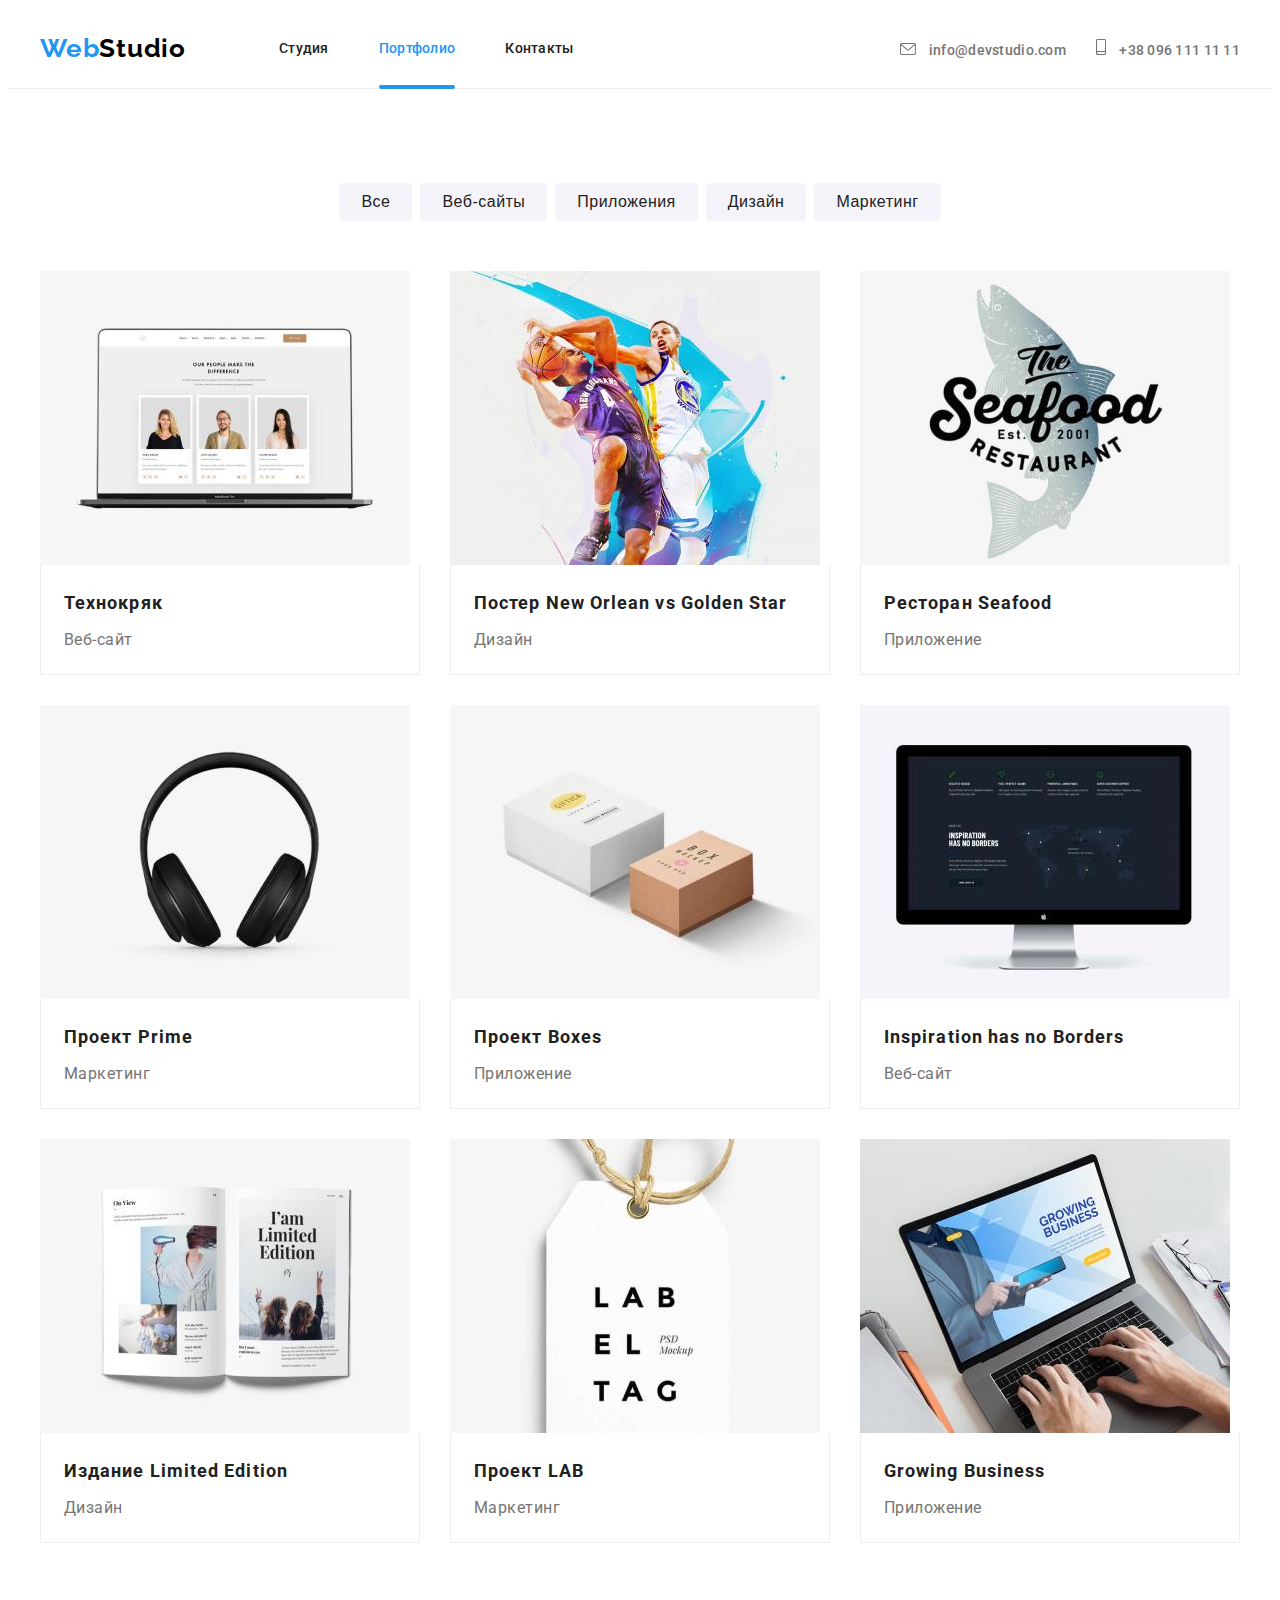
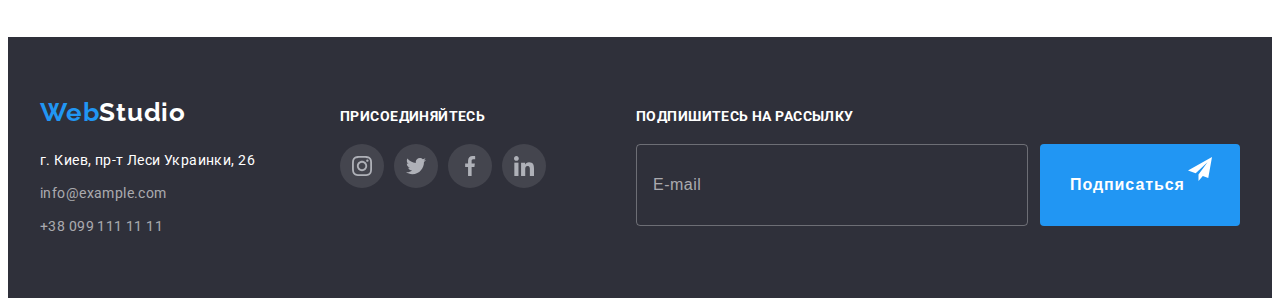
==== portfolio.html @ a4d646db "Copies all files from hw-07 to hw-08" ====
<!DOCTYPE html>
<html lang="ru">
  <head>
    <meta charset="UTF-8" />
    <meta http-equiv="X-UA-Compatible" content="IE=edge" />
    <meta name="viewport" content="width=device-width, initial-scale=1.0" />
    <title>Портфолио</title>
    <link
      rel="stylesheet"
      href="https://cdnjs.cloudflare.com/ajax/libs/modern-normalize/1.0.0/modern-normalize.css"
      integrity="sha512-Zx6MlUMKSVJoQ+83OwhdILe8cSEsCzfqThJd7J/VA2UrK6Ctj85p+xzqfyuNXE5B1k25uUdmJ2OzItbBy9GHAQ=="
      crossorigin="anonymous"
    />
    <link rel="preconnect" href="https://fonts.gstatic.com" />
    <link
      href="https://fonts.googleapis.com/css2?family=Raleway:wght@700&family=Roboto:wght@400;500;700;900&display=swap"
      rel="stylesheet"
    />
    <link
      rel="stylesheet"
      href="https://cdnjs.cloudflare.com/ajax/libs/animate.css/4.1.1/animate.min.css"
    />
    <link rel="stylesheet" href="./CSS/portfolio.min.css" />
  </head>
  <body>
    <!--Шапка страницы-->
    <header class="page-header">
      <div class="container page-header__container">
        <a
          class="logo page-header__logo link animate__swing"
          lang="en"
          href="./index.html"
          >Web<span class="logo__part">Studio</span></a
        >

        <nav class="site-nav">
          <ul class="site-nav__list list">
            <li class="site-nav__item">
              <a class="site-nav__link link" href="./index.html">Студия</a>
            </li>
            <li class="site-nav__item">
              <a
                class="site-nav__link site-nav__link_current link"
                href="./portfolio.html"
                >Портфолио</a
              >
            </li>
            <li class="site-nav__item">
              <a class="site-nav__link link" href="">Контакты</a>
            </li>
          </ul>
        </nav>
        <ul class="contacts list list">
          <li class="contacts__item">
            <a class="contacts__link link" href="mailto:info@devstudio.com">
              <svg class="contacts__icon" width="16" height="12">
                <use href="./images/icons.svg#icon-mail"></use>
              </svg>
              info@devstudio.com</a
            >
          </li>
          <li class="contacts__item">
            <a class="contacts__link link" href="tel:+380961111111">
              <svg class="contacts__icon" width="10" height="16">
                <use href="./images/icons.svg#icon-smartphone"></use>
              </svg>
              +38 096 111 11 11</a
            >
          </li>
        </ul>
      </div>
    </header>

    <main>
      <!-- Портфолио -->
      <section class="portfolio">
        <div class="container">
          <h1 class="visually-hidden">
            Проекты компании <span lang="en">Web Studio</span>
          </h1>
          <ul class="filter list">
            <li class="filter__item">
              <button class="filter__btn" type="button">Все</button>
            </li>
            <li class="filter__item">
              <button class="filter__btn" type="button">Веб-сайты</button>
            </li>
            <li class="filter__item">
              <button class="filter__btn" type="button">Приложения</button>
            </li>
            <li class="filter__item">
              <button class="filter__btn" type="button">Дизайн</button>
            </li>
            <li class="filter__item">
              <button class="filter__btn" type="button">Маркетинг</button>
            </li>
          </ul>

          <ul class="projects list">
            <li class="projects__item">
              <a class="projects__link link" href="">
                <div class="projects__overlay">
                  <img
                    src="./images/portfolio/project-img-1.jpg"
                    alt="Страница сайта на экране ноутбука"
                    width="370"
                    height="294"
                  />
                  <p class="projects__description">
                    Технокряк это современная площадка распространения
                    коронавируса. Компании используют эту платформу для
                    цифрового шпионажа и атак на защищённые сервера конкурентов.
                  </p>
                </div>
                <div class="projects__box">
                  <h2 class="projects__name">Технокряк</h2>
                  <p class="projects__category">Веб-сайт</p>
                </div>
              </a>
            </li>
            <li class="projects__item">
              <a class="projects__link link" href="">
                <div class="projects__overlay">
                  <img
                    src="./images/portfolio/project-img-2.jpg"
                    alt="Два баскетболиста соперничают за мяч"
                    width="370"
                    height="294"
                  />
                  <p class="projects__description">
                    Lorem ipsum dolor sit amet consectetur adipisicing elit.
                    Incidunt id dignissimos ratione corporis atque voluptate
                    quae quidem placeat animi totam.
                  </p>
                </div>

                <div class="projects__box">
                  <h2 class="projects__name">
                    Постер <span lang="en">New Orlean vs Golden Star</span>
                  </h2>
                  <p class="projects__category">Дизайн</p>
                </div>
              </a>
            </li>
            <li class="projects__item">
              <a class="projects__link link" href="">
                <div class="projects__overlay">
                  <img
                    src="./images/portfolio/project-img-3.jpg"
                    alt="Логотип ресторана в виде рыбы"
                    width="370"
                    height="294"
                  />
                  <p class="projects__description">
                    Lorem ipsum dolor sit amet consectetur adipisicing elit.
                    Incidunt id dignissimos ratione corporis atque voluptate
                    quae quidem placeat animi totam.
                  </p>
                </div>
                <div class="projects__box">
                  <h2 class="projects__name">
                    Ресторан <span lang="en">Seafood</span>
                  </h2>
                  <p class="projects__category">Приложение</p>
                </div>
              </a>
            </li>
            <li class="projects__item">
              <a class="projects__link link" href="">
                <div class="projects__overlay">
                  <img
                    src="./images/portfolio/project-img-4.jpg"
                    alt="Наушники для прослушивания музыки"
                    width="370"
                    height="294"
                  />
                  <p class="projects__description">
                    Lorem ipsum dolor sit amet consectetur adipisicing elit.
                    Incidunt id dignissimos ratione corporis atque voluptate
                    quae quidem placeat animi totam.
                  </p>
                </div>

                <div class="projects__box">
                  <h2 class="projects__name">
                    Проект <span lang="en">Prime</span>
                  </h2>
                  <p class="projects__category">Маркетинг</p>
                </div>
              </a>
            </li>
            <li class="projects__item">
              <a class="projects__link link" href="">
                <div class="projects__overlay">
                  <img
                    src="./images/portfolio/project-img-5.jpg"
                    alt="Белая и коричневая коробки"
                    width="370"
                    height="294"
                  />
                  <p class="projects__description">
                    Lorem ipsum dolor sit amet consectetur adipisicing elit.
                    Incidunt id dignissimos ratione corporis atque voluptate
                    quae quidem placeat animi totam.
                  </p>
                </div>

                <div class="projects__box">
                  <h2 class="projects__name">
                    Проект <span lang="en">Boxes</span>
                  </h2>
                  <p class="projects__category">Приложение</p>
                </div>
              </a>
            </li>
            <li class="projects__item">
              <a class="projects__link link" href="">
                <div class="projects__overlay">
                  <img
                    src="./images/portfolio/project-img-6.jpg"
                    alt="Веб-сайт на экране монитора компьютера"
                    width="370"
                    height="294"
                  />
                  <p class="projects__description">
                    Lorem ipsum dolor sit amet consectetur adipisicing elit.
                    Incidunt id dignissimos ratione corporis atque voluptate
                    quae quidem placeat animi totam.
                  </p>
                </div>

                <div class="projects__box">
                  <h2 class="projects__name" lang="en">
                    Inspiration has no Borders
                  </h2>
                  <p class="projects__category">Веб-сайт</p>
                </div>
              </a>
            </li>
            <li class="projects__item">
              <a class="projects__link link" href="">
                <div class="projects__overlay">
                  <img
                    src="./images/portfolio/project-img-7.jpg"
                    alt="Разворот журнала"
                    width="370"
                    height="294"
                  />
                  <p class="projects__description">
                    Lorem ipsum dolor sit amet consectetur adipisicing elit.
                    Incidunt id dignissimos ratione corporis atque voluptate
                    quae quidem placeat animi totam.
                  </p>
                </div>

                <div class="projects__box">
                  <h2 class="projects__name">
                    Издание <span lang="en">Limited Edition</span>
                  </h2>
                  <p class="projects__category">Дизайн</p>
                </div>
              </a>
            </li>
            <li class="projects__item">
              <a class="projects__link link" href="">
                <div class="projects__overlay">
                  <img
                    src="./images/portfolio/project-img-8.jpg"
                    alt="Белая бирка с надписью LAB EL TAG"
                    width="370"
                    height="294"
                  />
                  <p class="projects__description">
                    Lorem ipsum dolor sit amet consectetur adipisicing elit.
                    Incidunt id dignissimos ratione corporis atque voluptate
                    quae quidem placeat animi totam.
                  </p>
                </div>

                <div class="projects__box">
                  <h2 class="projects__name">
                    Проект <span lang="en">LAB</span>
                  </h2>
                  <p class="projects__category">Маркетинг</p>
                </div>
              </a>
            </li>
            <li class="projects__item">
              <a class="projects__link link" href="">
                <div class="projects__overlay">
                  <img
                    src="./images/portfolio/project-img-9.jpg"
                    alt="Руки молодого человека на клавиатуре ноутбука"
                    width="370"
                    height="294"
                  />
                  <p class="projects__description">
                    Lorem ipsum dolor sit amet consectetur adipisicing elit.
                    Incidunt id dignissimos ratione corporis atque voluptate
                    quae quidem placeat animi totam.
                  </p>
                </div>

                <div class="projects__box">
                  <h2 class="projects__name" lang="en">Growing Business</h2>
                  <p class="projects__category">Приложение</p>
                </div>
              </a>
            </li>
          </ul>
        </div>
      </section>
    </main>

    <!--Подвал страницы-->
    <footer class="page-footer">
      <div class="container page-footer__container">
        <div>
          <a
            class="logo page-footer__logo link animate__swing"
            href="./index.html"
            >Web<span class="logo__part logo__part_inverse">Studio</span></a
          >
          <address class="address">
            <p class="address__description">г. Киев, пр-т Леси Украинки, 26</p>
            <ul class="address__list list">
              <li class="address__item">
                <a class="address__link link" href="mailto:info@example.com"
                  >info@example.com</a
                >
              </li>
              <li class="address__item">
                <a class="address__link link" href="tel:+380991111111"
                  >+38 099 111 11 11</a
                >
              </li>
            </ul>
          </address>
        </div>
        <div class="join">
          <strong class="slogan">присоединяйтесь</strong>
          <ul class="social-list list">
            <li class="social-list__item social-list__item_inverse">
              <a class="social-list__link link" href="">
                <svg class="social-list__icon" width="20" height="20">
                  <use href="./images/icons.svg#icon-instagram"></use>
                </svg>
              </a>
            </li>
            <li class="social-list__item social-list__item_inverse">
              <a class="social-list__link link" href="">
                <svg class="social-list__icon" width="20" height="20">
                  <use href="./images/icons.svg#icon-twitter"></use>
                </svg>
              </a>
            </li>
            <li class="social-list__item social-list__item_inverse">
              <a href="" class="social-list__link link">
                <svg class="social-list__icon" width="20" height="20">
                  <use href="./images/icons.svg#icon-facebook"></use>
                </svg>
              </a>
            </li>
            <li class="social-list__item social-list__item_inverse">
              <a href="" class="social-list__link link">
                <svg class="social-list__icon" width="20" height="20">
                  <use href="./images/icons.svg#icon-linkedin"></use>
                </svg>
              </a>
            </li>
          </ul>
        </div>

        <div class="subscription">
          <strong class="slogan">Подпишитесь на рассылку</strong>
          <form class="form">
            <input
              class="form__input"
              type="email"
              name="email-for-subscription"
              placeholder="E-mail"
              required
            />
            <button class="button subscription__button" type="submit">
              Подписаться<svg class="button__icon" width="24" height="24">
                <use href="./images/icons.svg#icon-send"></use>
              </svg>
            </button>
          </form>
        </div>
      </div>
    </footer>
  </body>
</html>
---- CSS/portfolio.min.css ----
:root{--section-pdg: 94px;--primary-gap: 30px;--primary-font: 'Roboto', sans-serif;--secondary-font: 'Raleway', sans-serif;--primary-bgc: #ffffff;--footer-bgc: #2f303a;--secondary-bgc: #f5f4fa;--main-title-color: #212121;--paragraph-color: #757575;--primary-part-logo-color: #2196f3;--header-part-logo-color: #000000;--footer-part-logo-color: #ffffff;--action-color: #2196f3;--hero-btn-action-bgc: #188ce8;--fotter-contacts-color: rgba(255, 255, 255, 0.6);--project-border-color: #eeeeee;--animation-function: cubic-bezier(0.4, 0, 0.2, 1)}body{font-family:var(--primary-font);background-color:var(--primary-bgc)}h1,h2,h3,h4,h5,h6,p{margin:0}img{display:block;max-width:100%;height:auto}.list{list-style:none;margin:0;padding:0}.link{text-decoration:none}.visually-hidden{position:absolute !important;clip:rect(1px 1px 1px 1px);clip:rect(1px 1px 1px 1px);padding:0 !important;border:0 !important;height:1px !important;width:1px !important;overflow:hidden}.container{max-width:1200px;padding-left:15px;padding-right:15px;margin:0 auto}.page-header .container{display:-webkit-box;display:-ms-flexbox;display:flex;-webkit-box-align:center;-ms-flex-align:center;align-items:center}.page-footer .container{display:-webkit-box;display:-ms-flexbox;display:flex;-webkit-box-align:baseline;-ms-flex-align:baseline;align-items:baseline}.social-list{display:-webkit-box;display:-ms-flexbox;display:flex;-webkit-box-pack:center;-ms-flex-pack:center;justify-content:center;-webkit-box-align:center;-ms-flex-align:center;align-items:center}.social-list__item{border-radius:50%}.social-list__item_inverse{background-color:rgba(255,255,255,0.1)}.social-list__item:not(:last-child){margin-right:10px}.social-list__link{width:44px;height:44px;display:-webkit-box;display:-ms-flexbox;display:flex;-webkit-box-pack:center;-ms-flex-pack:center;justify-content:center;-webkit-box-align:center;-ms-flex-align:center;align-items:center;background-color:transparent;border-radius:50%;fill:#afb1b8;color:#ffffff;-webkit-transition:background-color 250ms var(--animation-function),fill 250ms var(--animation-function);transition:background-color 250ms var(--animation-function),fill 250ms var(--animation-function)}.social-list__icon{width:20px;height:20px}.social-list__link:hover,.social-list__link:focus{background-color:var(--action-color);fill:currentColor}.logo{font-family:var(--secondary-font);font-weight:700;font-size:26px;line-height:1.19231;letter-spacing:.03em;color:#2196f3;-webkit-animation-duration:1000ms;animation-duration:1000ms;-webkit-animation-delay:250ms;animation-delay:250ms}.logo__part{color:#000000}.logo__part_inverse{color:#ffffff}.logo:hover{-webkit-animation-iteration-count:infinite;animation-iteration-count:infinite;-webkit-animation-duration:500ms;animation-duration:500ms;-webkit-animation-name:pulse;animation-name:pulse}.page-header .logo{margin-right:93px;padding:24px 0}.page-footer .logo{display:block;padding:0;margin-right:0;margin-bottom:20px}.button{font-weight:700;font-size:16px;line-height:1.875;letter-spacing:.058em;display:inline-block;width:200px;padding:10px 32px;text-align:center;color:#ffffff;background-color:var(--action-color);border:none;border-radius:4px;cursor:pointer;-webkit-transition:background-color 250ms var(--animation-function);transition:background-color 250ms var(--animation-function)}.button:hover,.button:focus{background-color:var(--hero-btn-action-bgc)}.subscription .button{position:relative;padding:10px 61px 10px 30px}.button__icon{position:absolute;top:13px;right:28px}.modal-form .button{display:block;margin:30px auto 0}.filter{display:-webkit-box;display:-ms-flexbox;display:flex;-webkit-box-pack:center;-ms-flex-pack:center;justify-content:center;margin-bottom:50px}.filter__item:not(:last-child){margin-right:8px}.filter__btn{font-weight:500;font-size:16px;line-height:1.625;letter-spacing:.03em;text-align:center;padding:6px 22px;border:none;border-radius:4px;color:var(--main-title-color);background-color:var(--secondary-bgc);cursor:pointer;-webkit-transition:background-color 250ms var(--animation-function),color 250ms var(--animation-function),-webkit-box-shadow 250ms cubic-bezier(0.4, 0, 0.2, 1);transition:background-color 250ms var(--animation-function),color 250ms var(--animation-function),-webkit-box-shadow 250ms cubic-bezier(0.4, 0, 0.2, 1);transition:background-color 250ms var(--animation-function),box-shadow 250ms cubic-bezier(0.4, 0, 0.2, 1),color 250ms var(--animation-function);transition:background-color 250ms var(--animation-function),box-shadow 250ms cubic-bezier(0.4, 0, 0.2, 1),color 250ms var(--animation-function),-webkit-box-shadow 250ms cubic-bezier(0.4, 0, 0.2, 1)}.filter__btn:hover,.filter__btn:focus{color:#ffffff;background-color:var(--action-color);-webkit-box-shadow:0px 3px 1px rgba(0,0,0,0.1),0px 1px 2px rgba(0,0,0,0.08),0px 2px 2px rgba(0,0,0,0.12);box-shadow:0px 3px 1px rgba(0,0,0,0.1),0px 1px 2px rgba(0,0,0,0.08),0px 2px 2px rgba(0,0,0,0.12)}.projects{display:-webkit-box;display:-ms-flexbox;display:flex;-ms-flex-wrap:wrap;flex-wrap:wrap;-webkit-box-pack:center;-ms-flex-pack:center;justify-content:center;margin-top:calc(-1 * (var(--primary-gap)));margin-left:calc(-1 * (var(--primary-gap)))}.projects__name{font-weight:700;font-size:18px;line-height:2;letter-spacing:.06em;color:var(--main-title-color);margin-bottom:4px}.projects__category{font-weight:400;font-size:16px;line-height:1.875;letter-spacing:.03em;color:var(--paragraph-color)}.projects__link{display:block}.projects__item{margin-top:var(--primary-gap);margin-left:var(--primary-gap);-ms-flex-preferred-size:calc(100% / 3 - var(--primary-gap));flex-basis:calc(100% / 3 - var(--primary-gap));-webkit-transition:-webkit-box-shadow 250ms var(--animation-function);transition:-webkit-box-shadow 250ms var(--animation-function);transition:box-shadow 250ms var(--animation-function);transition:box-shadow 250ms var(--animation-function), -webkit-box-shadow 250ms var(--animation-function)}.projects__item:hover{-webkit-box-shadow:0px 1px 1px rgba(0,0,0,0.12),0px 4px 4px rgba(0,0,0,0.06),1px 4px 6px rgba(0,0,0,0.16);box-shadow:0px 1px 1px rgba(0,0,0,0.12),0px 4px 4px rgba(0,0,0,0.06),1px 4px 6px rgba(0,0,0,0.16)}.projects__item .link:focus{-webkit-box-shadow:0px 1px 1px rgba(0,0,0,0.12),0px 4px 4px rgba(0,0,0,0.06),1px 4px 6px rgba(0,0,0,0.16);box-shadow:0px 1px 1px rgba(0,0,0,0.12),0px 4px 4px rgba(0,0,0,0.06),1px 4px 6px rgba(0,0,0,0.16)}.projects__box{padding:20px 23px 19px;border:1px solid var(--project-border-color);border-top:none}.projects__overlay{position:relative;overflow:hidden}.projects__description{font-weight:400;font-size:18px;line-height:1.55556;letter-spacing:.03em;position:absolute;bottom:0;width:100%;height:100%;padding:63px 24px;color:#ffffff;background-color:rgba(33,150,243,0.9);-webkit-transform:translateY(100%);transform:translateY(100%);-webkit-transition:-webkit-transform 250ms var(--animation-function);transition:-webkit-transform 250ms var(--animation-function);transition:transform 250ms var(--animation-function);transition:transform 250ms var(--animation-function), -webkit-transform 250ms var(--animation-function)}.projects__item:hover .projects__description,.projects__link:focus .projects__description{-webkit-transform:translateY(0%);transform:translateY(0%)}.page-header{border-bottom:1px solid #ececec}.page-header .link{display:block}.site-nav__list{display:-webkit-box;display:-ms-flexbox;display:flex}.site-nav__item:not(:last-child){margin-right:50px}.site-nav__link{padding:32px 0;font-weight:500;font-size:14px;line-height:1.14286;letter-spacing:.02em;color:var(--main-title-color);-webkit-transition:color 250ms var(--animation-function);transition:color 250ms var(--animation-function)}.site-nav__link_current{position:relative;color:var(--action-color)}.site-nav__link_current::after{position:absolute;bottom:-1px;content:'';display:block;height:4px;width:100%;border-radius:2px;background-color:var(--primary-part-logo-color)}.site-nav__link:hover,.site-nav__link:focus{color:var(--action-color)}.contacts{display:-webkit-box;display:-ms-flexbox;display:flex;margin-left:auto;-webkit-box-align:baseline;-ms-flex-align:baseline;align-items:baseline}.contacts__item:not(:first-child){margin-left:30px}.contacts__link{font-weight:500;font-size:14px;line-height:1.14286;letter-spacing:.02em;color:var(--paragraph-color);-webkit-transition:color 250ms var(--animation-function);transition:color 250ms var(--animation-function)}.contacts__link:hover,.contacts__link:focus{color:var(--action-color)}.contacts__icon{fill:currentColor;margin-right:10px}.portfolio{padding:var(--section-pdg) 0}.page-footer{background-color:var(--footer-bgc);padding:60px 0}.address{font-weight:400;font-size:14px;line-height:1.71429;letter-spacing:.03em;font-style:normal;color:#ffffff}.address__description,.address__item:not(:last-child){margin-bottom:9px}.address__link{color:rgba(255,255,255,0.6)}.join{margin-left:85px}.slogan{display:inline-block;margin-bottom:20px;font-weight:700;font-size:14px;line-height:1.14286;letter-spacing:.03em;text-transform:uppercase;color:#ffffff}.subscription{margin-left:auto}.form{display:-webkit-box;display:-ms-flexbox;display:flex}.form__input{width:358px;height:50px;display:block;margin-right:12px;padding:15px 16px;font-weight:400;font-size:16px;line-height:1.25;letter-spacing:.08em;background-color:transparent;color:#ffffff;border-radius:4px;border:1px solid rgba(255,255,255,0.3)}.form__input::-webkit-input-placeholder{font-weight:400;font-size:16px;line-height:1.25;letter-spacing:.03em;color:rgba(255,255,255,0.6)}.form__input:-ms-input-placeholder{font-weight:400;font-size:16px;line-height:1.25;letter-spacing:.03em;color:rgba(255,255,255,0.6)}.form__input::-ms-input-placeholder{font-weight:400;font-size:16px;line-height:1.25;letter-spacing:.03em;color:rgba(255,255,255,0.6)}.form__input::placeholder{font-weight:400;font-size:16px;line-height:1.25;letter-spacing:.03em;color:rgba(255,255,255,0.6)}
/*# sourceMappingURL=portfolio.min.css.map */
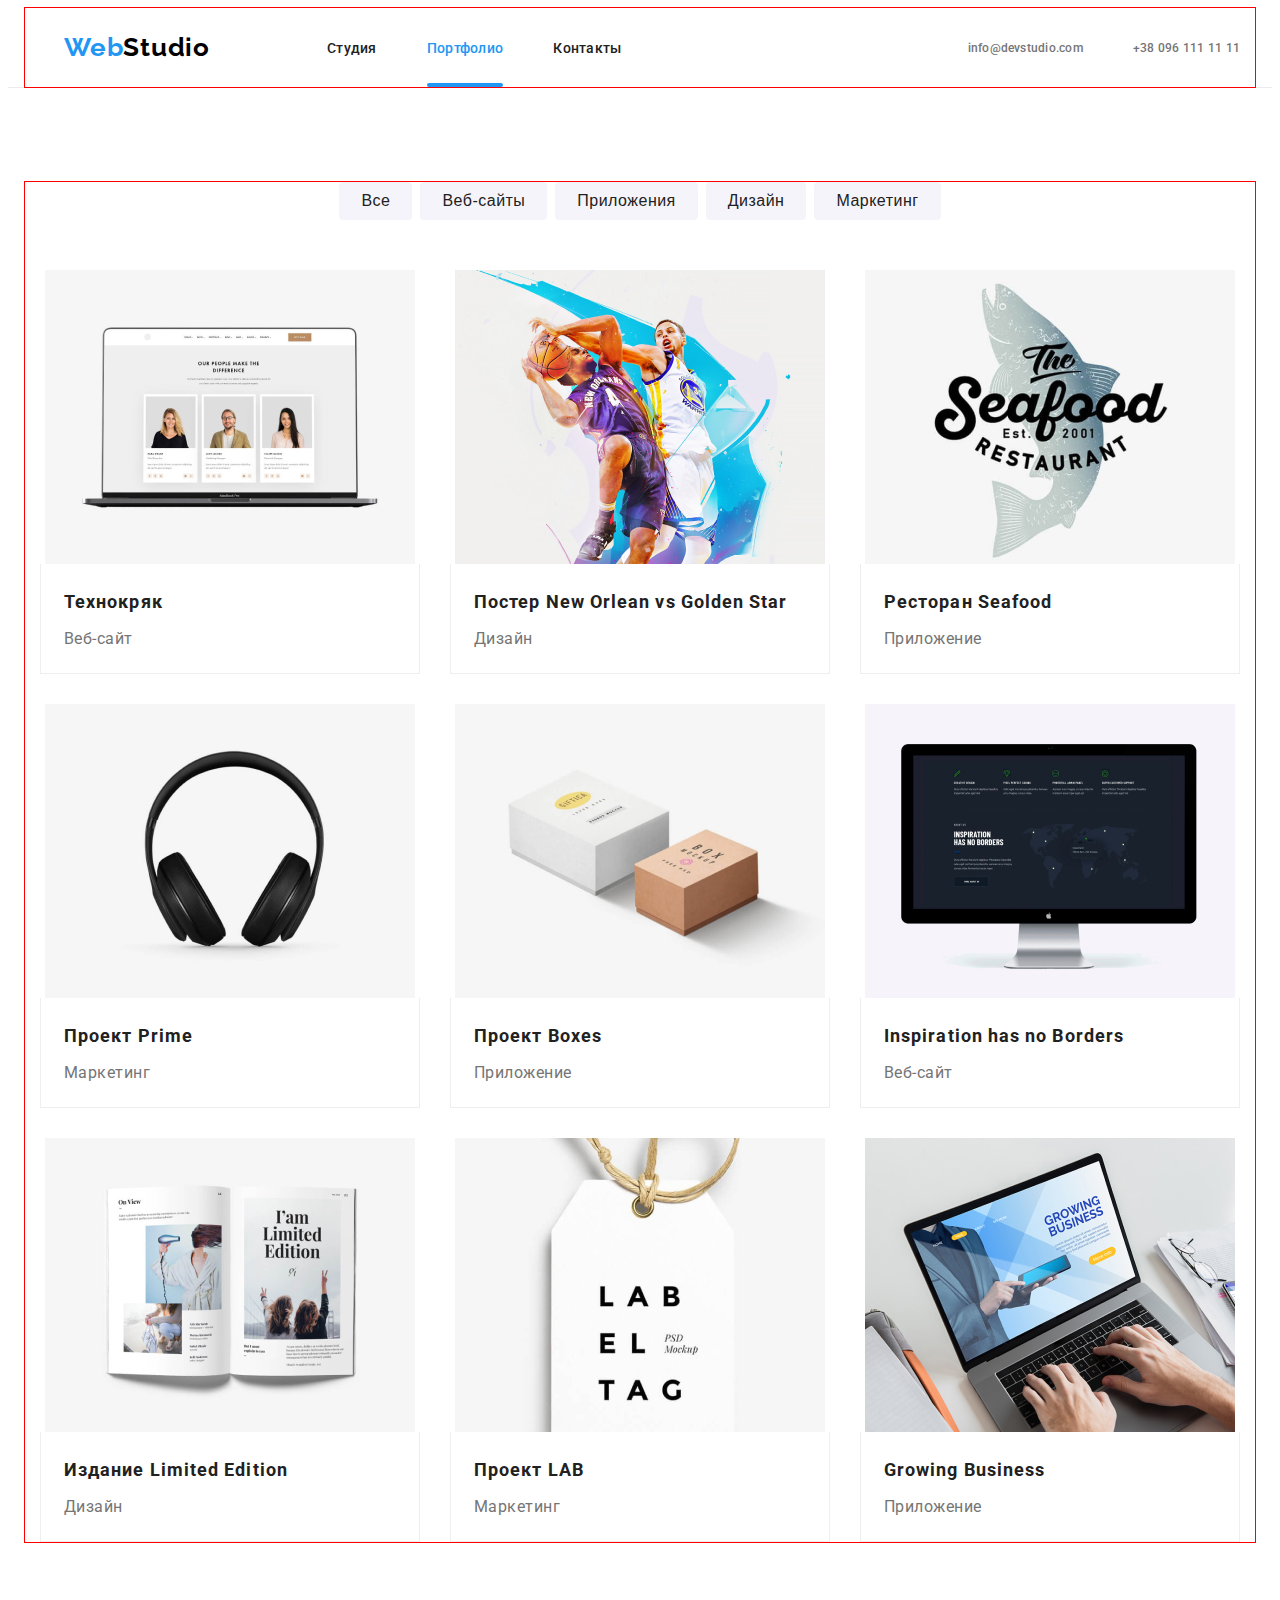
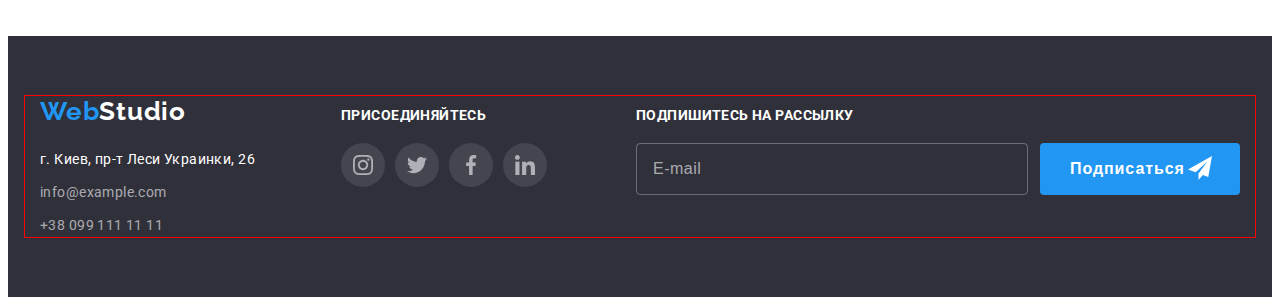
==== commit 4ee47216: "adds adaptive site for mobile and tablet and desktop" ====
--- a/portfolio.html
+++ b/portfolio.html
@@ -101,10 +101,18 @@
               <a class="projects__link link" href="">
                 <div class="projects__overlay">
                   <img
-                    src="./images/portfolio/project-img-1.jpg"
+                    class="projects__img"
+                    srcset="
+                      ./images/portfolio/project-img1-354.jpg 354w,
+                      ./images/portfolio/project-img1-370.jpg 370w,
+                      ./images/portfolio/project-img1-450.jpg 450w,
+                      ./images/portfolio/project-img1-708.jpg 708w,
+                      ./images/portfolio/project-img1-740.jpg 740w,
+                      ./images/portfolio/project-img1-900.jpg 900w
+                    "
+                    sizes="(min-width: 1200px) 370px, (min-width: 768px) 354px, (min-width: 480px) 450px"
+                    src="./images/portfolio/project-img1-354.jpg"
                     alt="Страница сайта на экране ноутбука"
-                    width="370"
-                    height="294"
                   />
                   <p class="projects__description">
                     Технокряк это современная площадка распространения
@@ -122,10 +130,18 @@
               <a class="projects__link link" href="">
                 <div class="projects__overlay">
                   <img
-                    src="./images/portfolio/project-img-2.jpg"
+                    class="projects__img"
+                    srcset="
+                      ./images/portfolio/project-img2-354.jpg 354w,
+                      ./images/portfolio/project-img2-370.jpg 370w,
+                      ./images/portfolio/project-img2-450.jpg 450w,
+                      ./images/portfolio/project-img2-708.jpg 708w,
+                      ./images/portfolio/project-img2-740.jpg 740w,
+                      ./images/portfolio/project-img2-900.jpg 900w
+                    "
+                    sizes="(min-width: 1200px) 370px, (min-width: 768px) 354px, (min-width: 480px) 450px"
+                    src="./images/portfolio/project-img2-354.jpg"
                     alt="Два баскетболиста соперничают за мяч"
-                    width="370"
-                    height="294"
                   />
                   <p class="projects__description">
                     Lorem ipsum dolor sit amet consectetur adipisicing elit.
@@ -146,10 +162,18 @@
               <a class="projects__link link" href="">
                 <div class="projects__overlay">
                   <img
-                    src="./images/portfolio/project-img-3.jpg"
+                    class="projects__img"
+                    srcset="
+                      ./images/portfolio/project-img3-354.jpg 354w,
+                      ./images/portfolio/project-img3-370.jpg 370w,
+                      ./images/portfolio/project-img3-450.jpg 450w,
+                      ./images/portfolio/project-img3-708.jpg 708w,
+                      ./images/portfolio/project-img3-740.jpg 740w,
+                      ./images/portfolio/project-img3-900.jpg 900w
+                    "
+                    sizes="(min-width: 1200px) 370px, (min-width: 768px) 354px, (min-width: 480px) 450px"
+                    src="./images/portfolio/project-img3-354.jpg"
                     alt="Логотип ресторана в виде рыбы"
-                    width="370"
-                    height="294"
                   />
                   <p class="projects__description">
                     Lorem ipsum dolor sit amet consectetur adipisicing elit.
@@ -169,10 +193,18 @@
               <a class="projects__link link" href="">
                 <div class="projects__overlay">
                   <img
-                    src="./images/portfolio/project-img-4.jpg"
+                    class="projects__img"
+                    srcset="
+                      ./images/portfolio/project-img4-354.jpg 354w,
+                      ./images/portfolio/project-img4-370.jpg 370w,
+                      ./images/portfolio/project-img4-450.jpg 450w,
+                      ./images/portfolio/project-img4-708.jpg 708w,
+                      ./images/portfolio/project-img4-740.jpg 740w,
+                      ./images/portfolio/project-img4-900.jpg 900w
+                    "
+                    sizes="(min-width: 1200px) 370px, (min-width: 768px) 354px, (min-width: 480px) 450px"
+                    src="./images/portfolio/project-img4-354.jpg"
                     alt="Наушники для прослушивания музыки"
-                    width="370"
-                    height="294"
                   />
                   <p class="projects__description">
                     Lorem ipsum dolor sit amet consectetur adipisicing elit.
@@ -193,10 +225,18 @@
               <a class="projects__link link" href="">
                 <div class="projects__overlay">
                   <img
-                    src="./images/portfolio/project-img-5.jpg"
+                    class="projects__img"
+                    srcset="
+                      ./images/portfolio/project-img5-354.jpg 354w,
+                      ./images/portfolio/project-img5-370.jpg 370w,
+                      ./images/portfolio/project-img5-450.jpg 450w,
+                      ./images/portfolio/project-img5-708.jpg 708w,
+                      ./images/portfolio/project-img5-740.jpg 740w,
+                      ./images/portfolio/project-img5-900.jpg 900w
+                    "
+                    sizes="(min-width: 1200px) 370px, (min-width: 768px) 354px, (min-width: 480px) 450px"
+                    src="./images/portfolio/project-img5-354.jpg"
                     alt="Белая и коричневая коробки"
-                    width="370"
-                    height="294"
                   />
                   <p class="projects__description">
                     Lorem ipsum dolor sit amet consectetur adipisicing elit.
@@ -217,10 +257,18 @@
               <a class="projects__link link" href="">
                 <div class="projects__overlay">
                   <img
-                    src="./images/portfolio/project-img-6.jpg"
+                    class="projects__img"
+                    srcset="
+                      ./images/portfolio/project-img6-354.jpg 354w,
+                      ./images/portfolio/project-img6-370.jpg 370w,
+                      ./images/portfolio/project-img6-450.jpg 450w,
+                      ./images/portfolio/project-img6-708.jpg 708w,
+                      ./images/portfolio/project-img6-740.jpg 740w,
+                      ./images/portfolio/project-img6-900.jpg 900w
+                    "
+                    sizes="(min-width: 1200px) 370px, (min-width: 768px) 354px, (min-width: 480px) 450px"
+                    src="./images/portfolio/project-img6-354.jpg"
                     alt="Веб-сайт на экране монитора компьютера"
-                    width="370"
-                    height="294"
                   />
                   <p class="projects__description">
                     Lorem ipsum dolor sit amet consectetur adipisicing elit.
@@ -241,10 +289,18 @@
               <a class="projects__link link" href="">
                 <div class="projects__overlay">
                   <img
-                    src="./images/portfolio/project-img-7.jpg"
+                    class="projects__img"
+                    srcset="
+                      ./images/portfolio/project-img7-354.jpg 354w,
+                      ./images/portfolio/project-img7-370.jpg 370w,
+                      ./images/portfolio/project-img7-450.jpg 450w,
+                      ./images/portfolio/project-img7-708.jpg 708w,
+                      ./images/portfolio/project-img7-740.jpg 740w,
+                      ./images/portfolio/project-img7-900.jpg 900w
+                    "
+                    sizes="(min-width: 1200px) 370px, (min-width: 768px) 354px, (min-width: 480px) 450px"
+                    src="./images/portfolio/project-img7-354.jpg"
                     alt="Разворот журнала"
-                    width="370"
-                    height="294"
                   />
                   <p class="projects__description">
                     Lorem ipsum dolor sit amet consectetur adipisicing elit.
@@ -265,10 +321,18 @@
               <a class="projects__link link" href="">
                 <div class="projects__overlay">
                   <img
-                    src="./images/portfolio/project-img-8.jpg"
+                    class="projects__img"
+                    srcset="
+                      ./images/portfolio/project-img8-354.jpg 354w,
+                      ./images/portfolio/project-img8-370.jpg 370w,
+                      ./images/portfolio/project-img8-450.jpg 450w,
+                      ./images/portfolio/project-img8-708.jpg 708w,
+                      ./images/portfolio/project-img8-740.jpg 740w,
+                      ./images/portfolio/project-img8-900.jpg 900w
+                    "
+                    sizes="(min-width: 1200px) 370px, (min-width: 768px) 354px, (min-width: 480px) 450px"
+                    src="./images/portfolio/project-img8-354.jpg"
                     alt="Белая бирка с надписью LAB EL TAG"
-                    width="370"
-                    height="294"
                   />
                   <p class="projects__description">
                     Lorem ipsum dolor sit amet consectetur adipisicing elit.
@@ -289,10 +353,18 @@
               <a class="projects__link link" href="">
                 <div class="projects__overlay">
                   <img
-                    src="./images/portfolio/project-img-9.jpg"
+                    class="projects__img"
+                    srcset="
+                      ./images/portfolio/project-img9-354.jpg 354w,
+                      ./images/portfolio/project-img9-370.jpg 370w,
+                      ./images/portfolio/project-img9-450.jpg 450w,
+                      ./images/portfolio/project-img9-708.jpg 708w,
+                      ./images/portfolio/project-img9-740.jpg 740w,
+                      ./images/portfolio/project-img9-900.jpg 900w
+                    "
+                    sizes="(min-width: 1200px) 370px, (min-width: 768px) 354px, (min-width: 480px) 450px"
+                    src="./images/portfolio/project-img9-354.jpg"
                     alt="Руки молодого человека на клавиатуре ноутбука"
-                    width="370"
-                    height="294"
                   />
                   <p class="projects__description">
                     Lorem ipsum dolor sit amet consectetur adipisicing elit.
@@ -315,60 +387,64 @@
     <!--Подвал страницы-->
     <footer class="page-footer">
       <div class="container page-footer__container">
-        <div>
-          <a
-            class="logo page-footer__logo link animate__swing"
-            href="./index.html"
-            >Web<span class="logo__part logo__part_inverse">Studio</span></a
-          >
-          <address class="address">
-            <p class="address__description">г. Киев, пр-т Леси Украинки, 26</p>
-            <ul class="address__list list">
-              <li class="address__item">
-                <a class="address__link link" href="mailto:info@example.com"
-                  >info@example.com</a
-                >
+        <div class="page-footer__tablet-flexbox">
+          <div>
+            <a
+              class="logo page-footer__logo link animate__swing"
+              href="./index.html"
+              >Web<span class="logo__part logo__part_inverse">Studio</span></a
+            >
+            <address class="address">
+              <p class="address__description">
+                г. Киев, пр-т Леси Украинки, 26
+              </p>
+              <ul class="address__list list">
+                <li class="address__item">
+                  <a class="address__link link" href="mailto:info@example.com"
+                    >info@example.com</a
+                  >
+                </li>
+                <li class="address__item">
+                  <a class="address__link link" href="tel:+380991111111"
+                    >+38 099 111 11 11</a
+                  >
+                </li>
+              </ul>
+            </address>
+          </div>
+          <div class="join">
+            <strong class="slogan">присоединяйтесь</strong>
+            <ul class="social-list page-footer__social-list list">
+              <li class="social-list__item social-list__item_inverse">
+                <a class="social-list__link link" href="">
+                  <svg class="social-list__icon" width="20" height="20">
+                    <use href="./images/icons.svg#icon-instagram"></use>
+                  </svg>
+                </a>
               </li>
-              <li class="address__item">
-                <a class="address__link link" href="tel:+380991111111"
-                  >+38 099 111 11 11</a
-                >
+              <li class="social-list__item social-list__item_inverse">
+                <a class="social-list__link link" href="">
+                  <svg class="social-list__icon" width="20" height="20">
+                    <use href="./images/icons.svg#icon-twitter"></use>
+                  </svg>
+                </a>
+              </li>
+              <li class="social-list__item social-list__item_inverse">
+                <a href="" class="social-list__link link">
+                  <svg class="social-list__icon" width="20" height="20">
+                    <use href="./images/icons.svg#icon-facebook"></use>
+                  </svg>
+                </a>
+              </li>
+              <li class="social-list__item social-list__item_inverse">
+                <a href="" class="social-list__link link">
+                  <svg class="social-list__icon" width="20" height="20">
+                    <use href="./images/icons.svg#icon-linkedin"></use>
+                  </svg>
+                </a>
               </li>
             </ul>
-          </address>
-        </div>
-        <div class="join">
-          <strong class="slogan">присоединяйтесь</strong>
-          <ul class="social-list list">
-            <li class="social-list__item social-list__item_inverse">
-              <a class="social-list__link link" href="">
-                <svg class="social-list__icon" width="20" height="20">
-                  <use href="./images/icons.svg#icon-instagram"></use>
-                </svg>
-              </a>
-            </li>
-            <li class="social-list__item social-list__item_inverse">
-              <a class="social-list__link link" href="">
-                <svg class="social-list__icon" width="20" height="20">
-                  <use href="./images/icons.svg#icon-twitter"></use>
-                </svg>
-              </a>
-            </li>
-            <li class="social-list__item social-list__item_inverse">
-              <a href="" class="social-list__link link">
-                <svg class="social-list__icon" width="20" height="20">
-                  <use href="./images/icons.svg#icon-facebook"></use>
-                </svg>
-              </a>
-            </li>
-            <li class="social-list__item social-list__item_inverse">
-              <a href="" class="social-list__link link">
-                <svg class="social-list__icon" width="20" height="20">
-                  <use href="./images/icons.svg#icon-linkedin"></use>
-                </svg>
-              </a>
-            </li>
-          </ul>
+          </div>
         </div>
 
         <div class="subscription">
--- a/CSS/portfolio.min.css
+++ b/CSS/portfolio.min.css
@@ -1,2 +1,2 @@
-:root{--section-pdg: 94px;--primary-gap: 30px;--primary-font: 'Roboto', sans-serif;--secondary-font: 'Raleway', sans-serif;--primary-bgc: #ffffff;--footer-bgc: #2f303a;--secondary-bgc: #f5f4fa;--main-title-color: #212121;--paragraph-color: #757575;--primary-part-logo-color: #2196f3;--header-part-logo-color: #000000;--footer-part-logo-color: #ffffff;--action-color: #2196f3;--hero-btn-action-bgc: #188ce8;--fotter-contacts-color: rgba(255, 255, 255, 0.6);--project-border-color: #eeeeee;--animation-function: cubic-bezier(0.4, 0, 0.2, 1)}body{font-family:var(--primary-font);background-color:var(--primary-bgc)}h1,h2,h3,h4,h5,h6,p{margin:0}img{display:block;max-width:100%;height:auto}.list{list-style:none;margin:0;padding:0}.link{text-decoration:none}.visually-hidden{position:absolute !important;clip:rect(1px 1px 1px 1px);clip:rect(1px 1px 1px 1px);padding:0 !important;border:0 !important;height:1px !important;width:1px !important;overflow:hidden}.container{max-width:1200px;padding-left:15px;padding-right:15px;margin:0 auto}.page-header .container{display:-webkit-box;display:-ms-flexbox;display:flex;-webkit-box-align:center;-ms-flex-align:center;align-items:center}.page-footer .container{display:-webkit-box;display:-ms-flexbox;display:flex;-webkit-box-align:baseline;-ms-flex-align:baseline;align-items:baseline}.social-list{display:-webkit-box;display:-ms-flexbox;display:flex;-webkit-box-pack:center;-ms-flex-pack:center;justify-content:center;-webkit-box-align:center;-ms-flex-align:center;align-items:center}.social-list__item{border-radius:50%}.social-list__item_inverse{background-color:rgba(255,255,255,0.1)}.social-list__item:not(:last-child){margin-right:10px}.social-list__link{width:44px;height:44px;display:-webkit-box;display:-ms-flexbox;display:flex;-webkit-box-pack:center;-ms-flex-pack:center;justify-content:center;-webkit-box-align:center;-ms-flex-align:center;align-items:center;background-color:transparent;border-radius:50%;fill:#afb1b8;color:#ffffff;-webkit-transition:background-color 250ms var(--animation-function),fill 250ms var(--animation-function);transition:background-color 250ms var(--animation-function),fill 250ms var(--animation-function)}.social-list__icon{width:20px;height:20px}.social-list__link:hover,.social-list__link:focus{background-color:var(--action-color);fill:currentColor}.logo{font-family:var(--secondary-font);font-weight:700;font-size:26px;line-height:1.19231;letter-spacing:.03em;color:#2196f3;-webkit-animation-duration:1000ms;animation-duration:1000ms;-webkit-animation-delay:250ms;animation-delay:250ms}.logo__part{color:#000000}.logo__part_inverse{color:#ffffff}.logo:hover{-webkit-animation-iteration-count:infinite;animation-iteration-count:infinite;-webkit-animation-duration:500ms;animation-duration:500ms;-webkit-animation-name:pulse;animation-name:pulse}.page-header .logo{margin-right:93px;padding:24px 0}.page-footer .logo{display:block;padding:0;margin-right:0;margin-bottom:20px}.button{font-weight:700;font-size:16px;line-height:1.875;letter-spacing:.058em;display:inline-block;width:200px;padding:10px 32px;text-align:center;color:#ffffff;background-color:var(--action-color);border:none;border-radius:4px;cursor:pointer;-webkit-transition:background-color 250ms var(--animation-function);transition:background-color 250ms var(--animation-function)}.button:hover,.button:focus{background-color:var(--hero-btn-action-bgc)}.subscription .button{position:relative;padding:10px 61px 10px 30px}.button__icon{position:absolute;top:13px;right:28px}.modal-form .button{display:block;margin:30px auto 0}.filter{display:-webkit-box;display:-ms-flexbox;display:flex;-webkit-box-pack:center;-ms-flex-pack:center;justify-content:center;margin-bottom:50px}.filter__item:not(:last-child){margin-right:8px}.filter__btn{font-weight:500;font-size:16px;line-height:1.625;letter-spacing:.03em;text-align:center;padding:6px 22px;border:none;border-radius:4px;color:var(--main-title-color);background-color:var(--secondary-bgc);cursor:pointer;-webkit-transition:background-color 250ms var(--animation-function),color 250ms var(--animation-function),-webkit-box-shadow 250ms cubic-bezier(0.4, 0, 0.2, 1);transition:background-color 250ms var(--animation-function),color 250ms var(--animation-function),-webkit-box-shadow 250ms cubic-bezier(0.4, 0, 0.2, 1);transition:background-color 250ms var(--animation-function),box-shadow 250ms cubic-bezier(0.4, 0, 0.2, 1),color 250ms var(--animation-function);transition:background-color 250ms var(--animation-function),box-shadow 250ms cubic-bezier(0.4, 0, 0.2, 1),color 250ms var(--animation-function),-webkit-box-shadow 250ms cubic-bezier(0.4, 0, 0.2, 1)}.filter__btn:hover,.filter__btn:focus{color:#ffffff;background-color:var(--action-color);-webkit-box-shadow:0px 3px 1px rgba(0,0,0,0.1),0px 1px 2px rgba(0,0,0,0.08),0px 2px 2px rgba(0,0,0,0.12);box-shadow:0px 3px 1px rgba(0,0,0,0.1),0px 1px 2px rgba(0,0,0,0.08),0px 2px 2px rgba(0,0,0,0.12)}.projects{display:-webkit-box;display:-ms-flexbox;display:flex;-ms-flex-wrap:wrap;flex-wrap:wrap;-webkit-box-pack:center;-ms-flex-pack:center;justify-content:center;margin-top:calc(-1 * (var(--primary-gap)));margin-left:calc(-1 * (var(--primary-gap)))}.projects__name{font-weight:700;font-size:18px;line-height:2;letter-spacing:.06em;color:var(--main-title-color);margin-bottom:4px}.projects__category{font-weight:400;font-size:16px;line-height:1.875;letter-spacing:.03em;color:var(--paragraph-color)}.projects__link{display:block}.projects__item{margin-top:var(--primary-gap);margin-left:var(--primary-gap);-ms-flex-preferred-size:calc(100% / 3 - var(--primary-gap));flex-basis:calc(100% / 3 - var(--primary-gap));-webkit-transition:-webkit-box-shadow 250ms var(--animation-function);transition:-webkit-box-shadow 250ms var(--animation-function);transition:box-shadow 250ms var(--animation-function);transition:box-shadow 250ms var(--animation-function), -webkit-box-shadow 250ms var(--animation-function)}.projects__item:hover{-webkit-box-shadow:0px 1px 1px rgba(0,0,0,0.12),0px 4px 4px rgba(0,0,0,0.06),1px 4px 6px rgba(0,0,0,0.16);box-shadow:0px 1px 1px rgba(0,0,0,0.12),0px 4px 4px rgba(0,0,0,0.06),1px 4px 6px rgba(0,0,0,0.16)}.projects__item .link:focus{-webkit-box-shadow:0px 1px 1px rgba(0,0,0,0.12),0px 4px 4px rgba(0,0,0,0.06),1px 4px 6px rgba(0,0,0,0.16);box-shadow:0px 1px 1px rgba(0,0,0,0.12),0px 4px 4px rgba(0,0,0,0.06),1px 4px 6px rgba(0,0,0,0.16)}.projects__box{padding:20px 23px 19px;border:1px solid var(--project-border-color);border-top:none}.projects__overlay{position:relative;overflow:hidden}.projects__description{font-weight:400;font-size:18px;line-height:1.55556;letter-spacing:.03em;position:absolute;bottom:0;width:100%;height:100%;padding:63px 24px;color:#ffffff;background-color:rgba(33,150,243,0.9);-webkit-transform:translateY(100%);transform:translateY(100%);-webkit-transition:-webkit-transform 250ms var(--animation-function);transition:-webkit-transform 250ms var(--animation-function);transition:transform 250ms var(--animation-function);transition:transform 250ms var(--animation-function), -webkit-transform 250ms var(--animation-function)}.projects__item:hover .projects__description,.projects__link:focus .projects__description{-webkit-transform:translateY(0%);transform:translateY(0%)}.page-header{border-bottom:1px solid #ececec}.page-header .link{display:block}.site-nav__list{display:-webkit-box;display:-ms-flexbox;display:flex}.site-nav__item:not(:last-child){margin-right:50px}.site-nav__link{padding:32px 0;font-weight:500;font-size:14px;line-height:1.14286;letter-spacing:.02em;color:var(--main-title-color);-webkit-transition:color 250ms var(--animation-function);transition:color 250ms var(--animation-function)}.site-nav__link_current{position:relative;color:var(--action-color)}.site-nav__link_current::after{position:absolute;bottom:-1px;content:'';display:block;height:4px;width:100%;border-radius:2px;background-color:var(--primary-part-logo-color)}.site-nav__link:hover,.site-nav__link:focus{color:var(--action-color)}.contacts{display:-webkit-box;display:-ms-flexbox;display:flex;margin-left:auto;-webkit-box-align:baseline;-ms-flex-align:baseline;align-items:baseline}.contacts__item:not(:first-child){margin-left:30px}.contacts__link{font-weight:500;font-size:14px;line-height:1.14286;letter-spacing:.02em;color:var(--paragraph-color);-webkit-transition:color 250ms var(--animation-function);transition:color 250ms var(--animation-function)}.contacts__link:hover,.contacts__link:focus{color:var(--action-color)}.contacts__icon{fill:currentColor;margin-right:10px}.portfolio{padding:var(--section-pdg) 0}.page-footer{background-color:var(--footer-bgc);padding:60px 0}.address{font-weight:400;font-size:14px;line-height:1.71429;letter-spacing:.03em;font-style:normal;color:#ffffff}.address__description,.address__item:not(:last-child){margin-bottom:9px}.address__link{color:rgba(255,255,255,0.6)}.join{margin-left:85px}.slogan{display:inline-block;margin-bottom:20px;font-weight:700;font-size:14px;line-height:1.14286;letter-spacing:.03em;text-transform:uppercase;color:#ffffff}.subscription{margin-left:auto}.form{display:-webkit-box;display:-ms-flexbox;display:flex}.form__input{width:358px;height:50px;display:block;margin-right:12px;padding:15px 16px;font-weight:400;font-size:16px;line-height:1.25;letter-spacing:.08em;background-color:transparent;color:#ffffff;border-radius:4px;border:1px solid rgba(255,255,255,0.3)}.form__input::-webkit-input-placeholder{font-weight:400;font-size:16px;line-height:1.25;letter-spacing:.03em;color:rgba(255,255,255,0.6)}.form__input:-ms-input-placeholder{font-weight:400;font-size:16px;line-height:1.25;letter-spacing:.03em;color:rgba(255,255,255,0.6)}.form__input::-ms-input-placeholder{font-weight:400;font-size:16px;line-height:1.25;letter-spacing:.03em;color:rgba(255,255,255,0.6)}.form__input::placeholder{font-weight:400;font-size:16px;line-height:1.25;letter-spacing:.03em;color:rgba(255,255,255,0.6)}
+:root{--section-pdg: 94px;--mob-tab-pdg: 60px;--primary-gap: 30px;--primary-font: 'Roboto', sans-serif;--secondary-font: 'Raleway', sans-serif;--primary-bgc: #ffffff;--footer-bgc: #2f303a;--secondary-bgc: #f5f4fa;--main-title-color: #212121;--paragraph-color: #757575;--primary-part-logo-color: #2196f3;--header-part-logo-color: #000000;--footer-part-logo-color: #ffffff;--action-color: #2196f3;--hero-btn-action-bgc: #188ce8;--fotter-contacts-color: rgba(255, 255, 255, 0.6);--project-border-color: #eeeeee;--animation-function: cubic-bezier(0.4, 0, 0.2, 1)}body{font-family:var(--primary-font);background-color:var(--primary-bgc)}h1,h2,h3,h4,h5,h6,p{margin:0}img{display:block;max-width:100%;height:auto}.list{list-style:none;margin:0;padding:0}.link{text-decoration:none}.visually-hidden{position:absolute !important;clip:rect(1px 1px 1px 1px);clip:rect(1px 1px 1px 1px);padding:0 !important;border:0 !important;height:1px !important;width:1px !important;overflow:hidden}.container{padding-left:15px;padding-right:15px;margin:0 auto;outline:1px solid green}@media screen and (min-width: 768px){.container{max-width:768px;outline:1px solid blue}}@media screen and (min-width: 1200px){.container{max-width:1200px;outline:1px solid red}}@media screen and (min-width: 768px){.page-header .container{display:-webkit-box;display:-ms-flexbox;display:flex;-webkit-box-align:center;-ms-flex-align:center;align-items:center}}@media screen and (min-width: 1200px){.page-header .container{display:-webkit-box;display:-ms-flexbox;display:flex;-webkit-box-align:center;-ms-flex-align:center;align-items:center}}@media screen and (min-width: 1200px){.page-footer .container{display:-webkit-box;display:-ms-flexbox;display:flex;-webkit-box-align:baseline;-ms-flex-align:baseline;align-items:baseline}}.social-list{display:-webkit-box;display:-ms-flexbox;display:flex;-webkit-box-pack:center;-ms-flex-pack:center;justify-content:center;-webkit-box-align:center;-ms-flex-align:center;align-items:center}.social-list__item{border-radius:50%}.social-list__item_inverse{background-color:rgba(255,255,255,0.1)}@media screen and (max-width: 767px){.page-footer .social-list{margin-bottom:60px}}.social-list__item:not(:last-child){margin-right:10px}.social-list__link{width:44px;height:44px;display:-webkit-box;display:-ms-flexbox;display:flex;-webkit-box-pack:center;-ms-flex-pack:center;justify-content:center;-webkit-box-align:center;-ms-flex-align:center;align-items:center;background-color:transparent;border-radius:50%;fill:#afb1b8;color:#ffffff;-webkit-transition:background-color 250ms var(--animation-function),fill 250ms var(--animation-function);transition:background-color 250ms var(--animation-function),fill 250ms var(--animation-function)}.social-list__icon{width:20px;height:20px}.social-list__link:hover,.social-list__link:focus{background-color:var(--action-color);fill:currentColor}.logo{font-family:var(--secondary-font);font-weight:700;font-size:24px;line-height:1.16667;letter-spacing:.03em;color:#2196f3;-webkit-animation-duration:1000ms;animation-duration:1000ms;-webkit-animation-delay:250ms;animation-delay:250ms}@media screen and (min-width: 1200px){.logo{font-weight:700;font-size:26px;line-height:1.19231;letter-spacing:.03em}}.logo__part{color:#000000}.logo__part_inverse{color:#ffffff}.logo:hover{-webkit-animation-iteration-count:infinite;animation-iteration-count:infinite;-webkit-animation-duration:500ms;animation-duration:500ms;-webkit-animation-name:pulse;animation-name:pulse}.page-header .logo{padding:16px 0 15px;display:inline-block}@media screen and (min-width: 768px){.page-header .logo{margin-right:88px;padding:26px 0 25px}}@media screen and (min-width: 1200px){.page-header .logo{margin-right:93px;padding:24px}}.page-footer .logo{display:block;padding:0;margin-right:0;margin-bottom:20px}.button{font-weight:700;font-size:16px;line-height:1.875;letter-spacing:.058em;display:inline-block;width:200px;padding:10px 32px;text-align:center;color:#ffffff;background-color:var(--action-color);border:none;border-radius:4px;cursor:pointer;-webkit-transition:background-color 250ms var(--animation-function);transition:background-color 250ms var(--animation-function)}.button:hover,.button:focus{background-color:var(--hero-btn-action-bgc)}.subscription .button{position:relative;padding:10px 61px 10px 30px}.button__icon{position:absolute;top:13px;right:28px}.modal-form .button{display:block;margin:30px auto 0}.filter{display:-webkit-box;display:-ms-flexbox;display:flex;-ms-flex-wrap:wrap;flex-wrap:wrap;margin-bottom:40px}@media screen and (min-width: 768px){.filter{margin-bottom:30px;-webkit-box-pack:center;-ms-flex-pack:center;justify-content:center}}@media screen and (min-width: 1200px){.filter{margin-bottom:50px}}@media screen and (max-width: 767px){.filter__item{margin-bottom:15px}}.filter__item:not(:last-child){margin-right:8px}.filter__btn{font-weight:500;font-size:16px;line-height:1.625;letter-spacing:.03em;text-align:center;padding:6px 22px;border:none;border-radius:4px;color:var(--main-title-color);background-color:var(--secondary-bgc);cursor:pointer;-webkit-transition:background-color 250ms var(--animation-function),color 250ms var(--animation-function),-webkit-box-shadow 250ms cubic-bezier(0.4, 0, 0.2, 1);transition:background-color 250ms var(--animation-function),color 250ms var(--animation-function),-webkit-box-shadow 250ms cubic-bezier(0.4, 0, 0.2, 1);transition:background-color 250ms var(--animation-function),box-shadow 250ms cubic-bezier(0.4, 0, 0.2, 1),color 250ms var(--animation-function);transition:background-color 250ms var(--animation-function),box-shadow 250ms cubic-bezier(0.4, 0, 0.2, 1),color 250ms var(--animation-function),-webkit-box-shadow 250ms cubic-bezier(0.4, 0, 0.2, 1)}.filter__btn:hover,.filter__btn:focus{color:#ffffff;background-color:var(--action-color);-webkit-box-shadow:0px 3px 1px rgba(0,0,0,0.1),0px 1px 2px rgba(0,0,0,0.08),0px 2px 2px rgba(0,0,0,0.12);box-shadow:0px 3px 1px rgba(0,0,0,0.1),0px 1px 2px rgba(0,0,0,0.08),0px 2px 2px rgba(0,0,0,0.12)}@media screen and (min-width: 768px){.projects{display:-webkit-box;display:-ms-flexbox;display:flex;-ms-flex-wrap:wrap;flex-wrap:wrap;margin-top:calc(-1 * (var(--primary-gap)));margin-left:calc(-1 * (var(--primary-gap)))}}.projects__img{margin:0 auto}.projects__name{font-weight:700;font-size:18px;line-height:2;letter-spacing:.06em;color:var(--main-title-color);margin-bottom:4px}.projects__category{font-weight:400;font-size:16px;line-height:1.875;letter-spacing:.03em;color:var(--paragraph-color)}.projects__link{display:block}.projects__item{-webkit-transition:-webkit-box-shadow 250ms var(--animation-function);transition:-webkit-box-shadow 250ms var(--animation-function);transition:box-shadow 250ms var(--animation-function);transition:box-shadow 250ms var(--animation-function), -webkit-box-shadow 250ms var(--animation-function)}@media screen and (min-width: 768px){.projects__item{margin-top:var(--primary-gap);margin-left:var(--primary-gap);-ms-flex-preferred-size:calc(100% / 2 - var(--primary-gap));flex-basis:calc(100% / 2 - var(--primary-gap))}}@media screen and (min-width: 1200px){.projects__item{-ms-flex-preferred-size:calc(100% / 3 - var(--primary-gap));flex-basis:calc(100% / 3 - var(--primary-gap))}}.projects__item:hover{-webkit-box-shadow:0px 1px 1px rgba(0,0,0,0.12),0px 4px 4px rgba(0,0,0,0.06),1px 4px 6px rgba(0,0,0,0.16);box-shadow:0px 1px 1px rgba(0,0,0,0.12),0px 4px 4px rgba(0,0,0,0.06),1px 4px 6px rgba(0,0,0,0.16)}.projects__item .link:focus{-webkit-box-shadow:0px 1px 1px rgba(0,0,0,0.12),0px 4px 4px rgba(0,0,0,0.06),1px 4px 6px rgba(0,0,0,0.16);box-shadow:0px 1px 1px rgba(0,0,0,0.12),0px 4px 4px rgba(0,0,0,0.06),1px 4px 6px rgba(0,0,0,0.16)}@media screen and (max-width: 767px){.projects__item:not(:last-child){margin-bottom:var(--primary-gap)}}.projects__box{padding:20px 23px 19px;border:1px solid var(--project-border-color);border-top:none}.projects__overlay{position:relative;overflow:hidden}.projects__description{font-weight:400;font-size:18px;line-height:1.55556;letter-spacing:.03em;position:absolute;bottom:0;width:100%;height:100%;padding:77px 24px;color:#ffffff;background-color:rgba(33,150,243,0.9);opacity:0;-webkit-transform:translateY(100%);transform:translateY(100%);-webkit-transition:opacity 250ms var(--animation-function),-webkit-transform 250ms var(--animation-function);transition:opacity 250ms var(--animation-function),-webkit-transform 250ms var(--animation-function);transition:opacity 250ms var(--animation-function),transform 250ms var(--animation-function);transition:opacity 250ms var(--animation-function),transform 250ms var(--animation-function),-webkit-transform 250ms var(--animation-function)}@media screen and (min-width: 768px){.projects__description{padding:49px 24px}}@media screen and (min-width: 1200px){.projects__description{padding:63px 24px}}.projects__item:hover .projects__description,.projects__link:focus .projects__description{opacity:1;-webkit-transform:translateY(0%);transform:translateY(0%)}.page-header{border-bottom:1px solid #ececec;position:relative}.page-header__menu-open{position:absolute;top:10px;right:15px;cursor:pointer;-webkit-transition:fill 250ms var(--animation-function);transition:fill 250ms var(--animation-function)}@media screen and (min-width: 768px){.page-header__menu-open{display:none}}.page-header__menu-open:hover,.page-header__menu-open:focus{fill:var(--action-color)}@media screen and (max-width: 767px){.site-nav__list{display:none}}@media screen and (min-width: 768px){.site-nav__list{display:-webkit-box;display:-ms-flexbox;display:flex}}@media screen and (min-width: 1200px){.site-nav__list{display:-webkit-box;display:-ms-flexbox;display:flex}}.site-nav__item:not(:last-child){margin-right:50px}.site-nav__link{padding:32px 0 31px;font-weight:500;font-size:14px;line-height:1.14286;letter-spacing:.02em;color:var(--main-title-color);-webkit-transition:color 250ms var(--animation-function);transition:color 250ms var(--animation-function)}.site-nav__link_current{position:relative;color:var(--action-color)}.site-nav__link_current::after{position:absolute;bottom:0;content:'';display:block;height:4px;width:100%;border-radius:2px;background-color:var(--primary-part-logo-color)}.site-nav__link:hover,.site-nav__link:focus{color:var(--action-color)}.contacts{display:none;margin-left:auto;-webkit-box-align:center;-ms-flex-align:center;align-items:center}@media screen and (min-width: 768px){.contacts{display:block;padding:21px 0 20px}}@media screen and (min-width: 1200px){.contacts{display:-webkit-box;display:-ms-flexbox;display:flex}}@media screen and (min-width: 768px) and (max-width: 1199px){.contacts__item:not(:first-child){margin-top:10px}}@media screen and (min-width: 1200px){.contacts__item:not(:first-child){margin-left:30px}}.contacts__link{font-weight:500;font-size:12px;line-height:1.16667;letter-spacing:.02em;color:var(--paragraph-color);display:-webkit-box;display:-ms-flexbox;display:flex;-webkit-box-align:center;-ms-flex-align:center;align-items:center;-webkit-transition:color 250ms var(--animation-function);transition:color 250ms var(--animation-function)}.contacts__link:hover,.contacts__link:focus{color:var(--action-color)}.contacts__link:hover__icon,.contacts__link:focus__icon{fill:currentColor}.contacts__icon{fill:currentColor;margin-right:10px}.portfolio{padding:var(--mob-tab-pdg) 0}@media screen and (min-width: 1200px){.portfolio{padding:var(--section-pdg) 0}}.page-footer{background-color:var(--footer-bgc);padding:60px 0}@media screen and (max-width: 1199px){.page-footer{text-align:center}}@media screen and (min-width: 768px){.page-footer__tablet-flexbox{display:-webkit-box;display:-ms-flexbox;display:flex;-webkit-box-align:baseline;-ms-flex-align:baseline;align-items:baseline;-ms-flex-pack:distribute;justify-content:space-around}}.address{font-weight:400;font-size:14px;line-height:1.71429;letter-spacing:.03em;font-style:normal;color:#ffffff}.address__description,.address__item:not(:last-child){margin-bottom:8px}@media screen and (min-width: 1200px){.address__description,.address__item:not(:last-child){margin-bottom:9px;display:inline-block}}.address__link{color:rgba(255,255,255,0.6)}@media screen and (max-width: 1199px){.address{margin-bottom:60px}}@media screen and (min-width: 1200px){.join{margin-left:86px}}.slogan{display:inline-block;margin-bottom:20px;font-weight:700;font-size:14px;line-height:1.14286;letter-spacing:.03em;text-transform:uppercase;color:#ffffff}@media screen and (min-width: 1200px){.subscription{margin-left:auto}}@media screen and (min-width: 1200px){.form{display:-webkit-box;display:-ms-flexbox;display:flex}}.form__input{width:100%;display:block;padding:15px 16px;font-weight:400;font-size:16px;line-height:1.25;letter-spacing:.08em;background-color:transparent;color:#ffffff;border-radius:4px;border:1px solid rgba(255,255,255,0.3)}@media screen and (max-width: 1199px){.form__input{margin:0 auto 20px}}@media screen and (min-width: 768px) and (max-width: 1199px){.form__input{width:450px}}@media screen and (min-width: 1200px){.form__input{display:inline-block;width:358px;margin-right:12px}}.form__input::-webkit-input-placeholder{font-weight:400;font-size:16px;line-height:1.25;letter-spacing:.03em;color:rgba(255,255,255,0.6)}.form__input:-ms-input-placeholder{font-weight:400;font-size:16px;line-height:1.25;letter-spacing:.03em;color:rgba(255,255,255,0.6)}.form__input::-ms-input-placeholder{font-weight:400;font-size:16px;line-height:1.25;letter-spacing:.03em;color:rgba(255,255,255,0.6)}.form__input::placeholder{font-weight:400;font-size:16px;line-height:1.25;letter-spacing:.03em;color:rgba(255,255,255,0.6)}
 /*# sourceMappingURL=portfolio.min.css.map */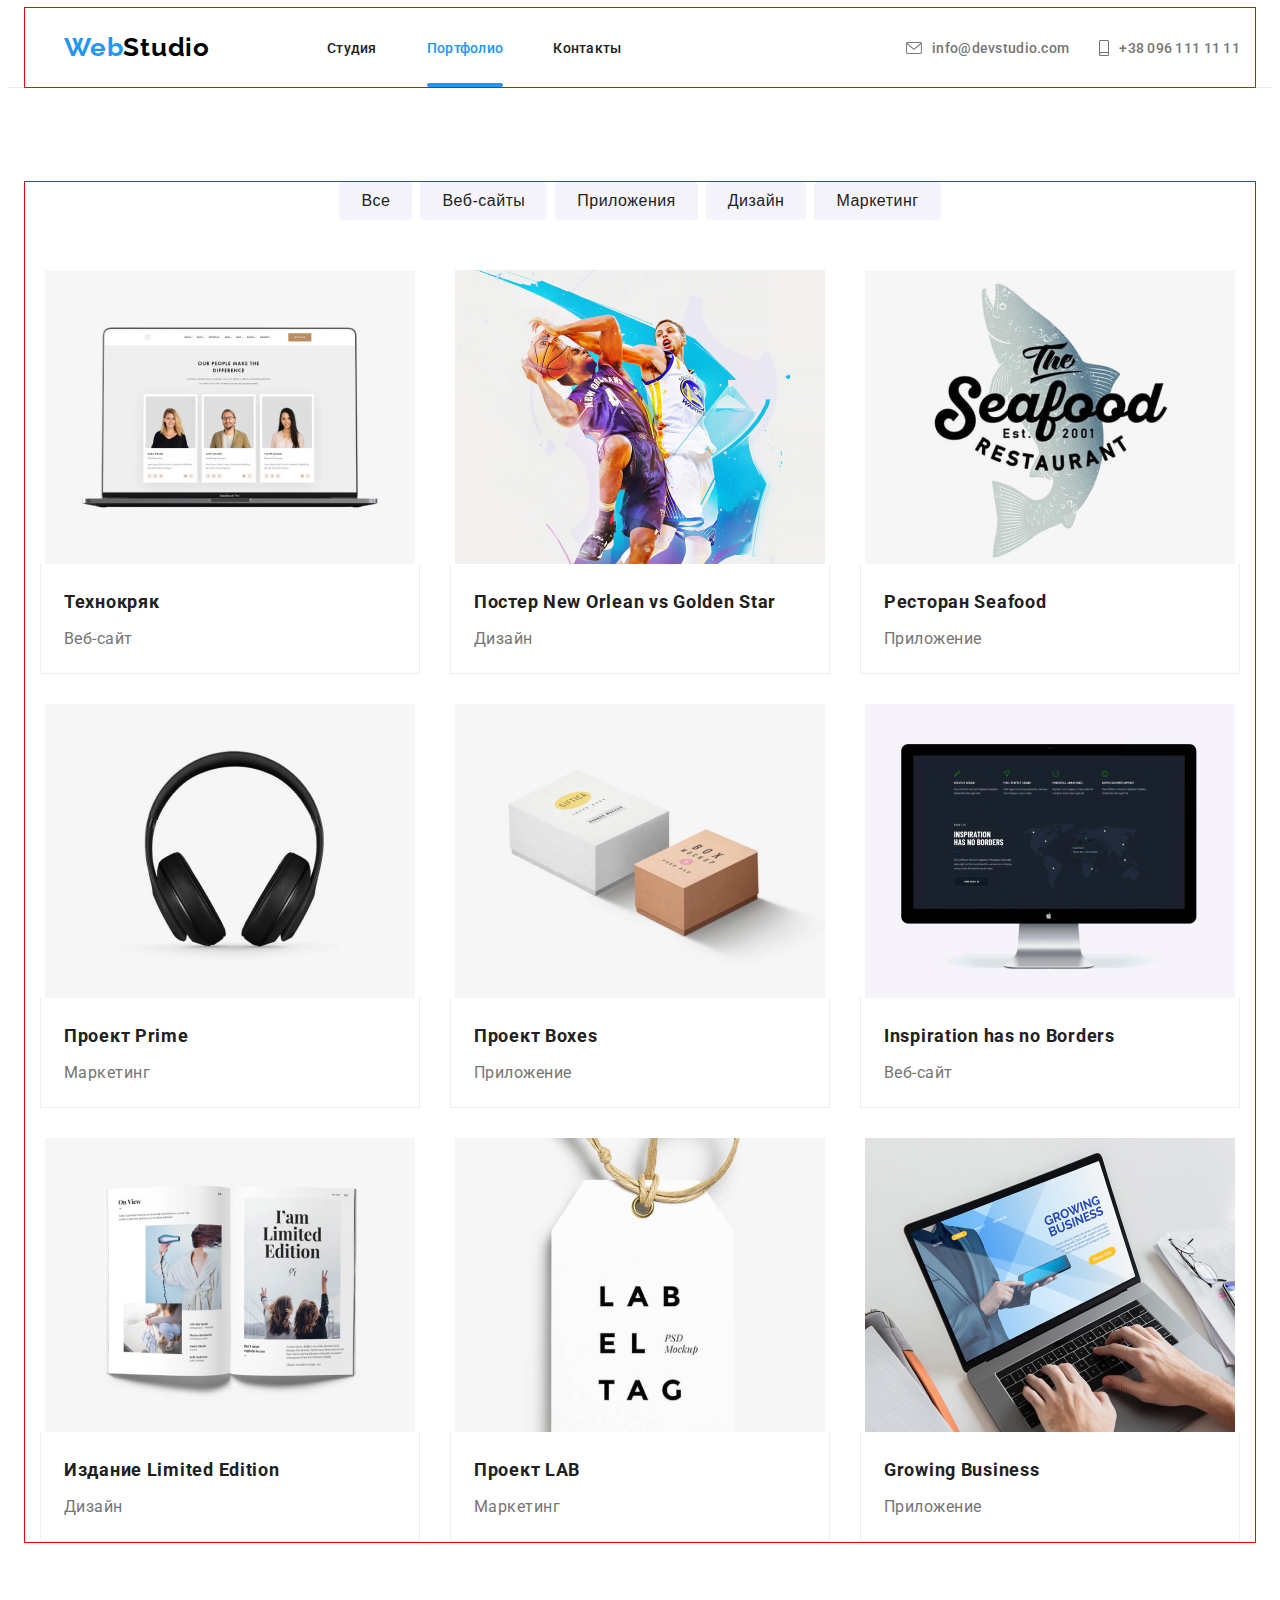
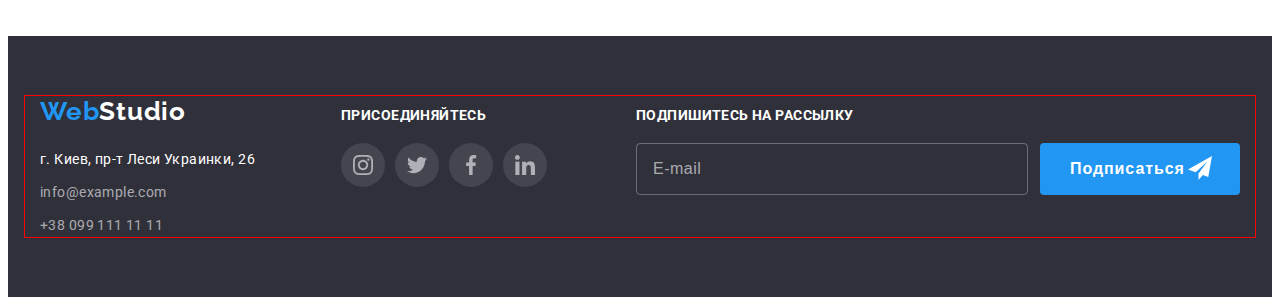
==== commit 02caf61e: "Adds mobile-menu to header for mobile page version" ====
--- a/portfolio.html
+++ b/portfolio.html
@@ -33,6 +33,16 @@
           >Web<span class="logo__part">Studio</span></a
         >
 
+        <button class="page-header__menu-btn" type="button" data-menu-button>
+          <svg
+            width="40"
+            height="40"
+            aria-label="Переключатель мобильного меню"
+          >
+            <use href="./images/icons.svg#icon-mobile-menu-open"></use>
+          </svg>
+        </button>
+
         <nav class="site-nav">
           <ul class="site-nav__list list">
             <li class="site-nav__item">
@@ -50,11 +60,11 @@
             </li>
           </ul>
         </nav>
-        <ul class="contacts list list">
+        <ul class="contacts list">
           <li class="contacts__item">
             <a class="contacts__link link" href="mailto:info@devstudio.com">
               <svg class="contacts__icon" width="16" height="12">
-                <use href="./images/icons.svg#icon-mail"></use>
+                <use href="./images/icons.svg#icon-mail-desktop"></use>
               </svg>
               info@devstudio.com</a
             >
@@ -62,10 +72,60 @@
           <li class="contacts__item">
             <a class="contacts__link link" href="tel:+380961111111">
               <svg class="contacts__icon" width="10" height="16">
-                <use href="./images/icons.svg#icon-smartphone"></use>
+                <use href="./images/icons.svg#icon-smartphone-desktop"></use>
               </svg>
               +38 096 111 11 11</a
             >
+          </li>
+        </ul>
+      </div>
+
+      <div class="mobile-menu" data-menu>
+        <button class="mobile-menu__close-btn" type="button" data-menu-close="">
+          <svg
+            width="40"
+            height="40"
+            aria-label="Переключатель мобильного меню"
+          >
+            <use href="./images/icons.svg#icon-mobile-menu-close"></use>
+          </svg>
+        </button>
+
+        <ul class="mobile-menu__nav list">
+          <li class="mobile-menu__item">
+            <a class="mobile-menu__link link" href="./index.html">Студия</a>
+          </li>
+          <li class="mobile-menu__item">
+            <a
+              class="mobile-menu__link mobile-menu__link_current link link"
+              href="./portfolio.html"
+              >Портфолио</a
+            >
+          </li>
+          <li class="mobile-menu__item">
+            <a class="mobile-menu__link link" href="">Контакты</a>
+          </li>
+        </ul>
+
+        <a class="mobile-menu__tell link" href="tel:+380961111111"
+          >+38 096 111 11 11</a
+        >
+        <a class="mobile-menu__mail link" href="mailto:info@devstudio.com"
+          >info@devstudio.com</a
+        >
+
+        <ul class="mobile-menu__social-list list">
+          <li class="social__item">
+            <a href="" class="social__link link">Instagram</a>
+          </li>
+          <li class="social__item">
+            <a href="" class="social__link link">Twitter</a>
+          </li>
+          <li class="social__item">
+            <a href="" class="social__link link">Facebook</a>
+          </li>
+          <li class="social__item">
+            <a href="" class="social__link link">LinkedIn</a>
           </li>
         </ul>
       </div>
@@ -466,5 +526,7 @@
         </div>
       </div>
     </footer>
+
+    <script src="./js/mobile-menu.js"></script>
   </body>
 </html>
--- a/CSS/portfolio.min.css
+++ b/CSS/portfolio.min.css
@@ -1,2 +1,2 @@
-:root{--section-pdg: 94px;--mob-tab-pdg: 60px;--primary-gap: 30px;--primary-font: 'Roboto', sans-serif;--secondary-font: 'Raleway', sans-serif;--primary-bgc: #ffffff;--footer-bgc: #2f303a;--secondary-bgc: #f5f4fa;--main-title-color: #212121;--paragraph-color: #757575;--primary-part-logo-color: #2196f3;--header-part-logo-color: #000000;--footer-part-logo-color: #ffffff;--action-color: #2196f3;--hero-btn-action-bgc: #188ce8;--fotter-contacts-color: rgba(255, 255, 255, 0.6);--project-border-color: #eeeeee;--animation-function: cubic-bezier(0.4, 0, 0.2, 1)}body{font-family:var(--primary-font);background-color:var(--primary-bgc)}h1,h2,h3,h4,h5,h6,p{margin:0}img{display:block;max-width:100%;height:auto}.list{list-style:none;margin:0;padding:0}.link{text-decoration:none}.visually-hidden{position:absolute !important;clip:rect(1px 1px 1px 1px);clip:rect(1px 1px 1px 1px);padding:0 !important;border:0 !important;height:1px !important;width:1px !important;overflow:hidden}.container{padding-left:15px;padding-right:15px;margin:0 auto;outline:1px solid green}@media screen and (min-width: 768px){.container{max-width:768px;outline:1px solid blue}}@media screen and (min-width: 1200px){.container{max-width:1200px;outline:1px solid red}}@media screen and (min-width: 768px){.page-header .container{display:-webkit-box;display:-ms-flexbox;display:flex;-webkit-box-align:center;-ms-flex-align:center;align-items:center}}@media screen and (min-width: 1200px){.page-header .container{display:-webkit-box;display:-ms-flexbox;display:flex;-webkit-box-align:center;-ms-flex-align:center;align-items:center}}@media screen and (min-width: 1200px){.page-footer .container{display:-webkit-box;display:-ms-flexbox;display:flex;-webkit-box-align:baseline;-ms-flex-align:baseline;align-items:baseline}}.social-list{display:-webkit-box;display:-ms-flexbox;display:flex;-webkit-box-pack:center;-ms-flex-pack:center;justify-content:center;-webkit-box-align:center;-ms-flex-align:center;align-items:center}.social-list__item{border-radius:50%}.social-list__item_inverse{background-color:rgba(255,255,255,0.1)}@media screen and (max-width: 767px){.page-footer .social-list{margin-bottom:60px}}.social-list__item:not(:last-child){margin-right:10px}.social-list__link{width:44px;height:44px;display:-webkit-box;display:-ms-flexbox;display:flex;-webkit-box-pack:center;-ms-flex-pack:center;justify-content:center;-webkit-box-align:center;-ms-flex-align:center;align-items:center;background-color:transparent;border-radius:50%;fill:#afb1b8;color:#ffffff;-webkit-transition:background-color 250ms var(--animation-function),fill 250ms var(--animation-function);transition:background-color 250ms var(--animation-function),fill 250ms var(--animation-function)}.social-list__icon{width:20px;height:20px}.social-list__link:hover,.social-list__link:focus{background-color:var(--action-color);fill:currentColor}.logo{font-family:var(--secondary-font);font-weight:700;font-size:24px;line-height:1.16667;letter-spacing:.03em;color:#2196f3;-webkit-animation-duration:1000ms;animation-duration:1000ms;-webkit-animation-delay:250ms;animation-delay:250ms}@media screen and (min-width: 1200px){.logo{font-weight:700;font-size:26px;line-height:1.19231;letter-spacing:.03em}}.logo__part{color:#000000}.logo__part_inverse{color:#ffffff}.logo:hover{-webkit-animation-iteration-count:infinite;animation-iteration-count:infinite;-webkit-animation-duration:500ms;animation-duration:500ms;-webkit-animation-name:pulse;animation-name:pulse}.page-header .logo{padding:16px 0 15px;display:inline-block}@media screen and (min-width: 768px){.page-header .logo{margin-right:88px;padding:26px 0 25px}}@media screen and (min-width: 1200px){.page-header .logo{margin-right:93px;padding:24px}}.page-footer .logo{display:block;padding:0;margin-right:0;margin-bottom:20px}.button{font-weight:700;font-size:16px;line-height:1.875;letter-spacing:.058em;display:inline-block;width:200px;padding:10px 32px;text-align:center;color:#ffffff;background-color:var(--action-color);border:none;border-radius:4px;cursor:pointer;-webkit-transition:background-color 250ms var(--animation-function);transition:background-color 250ms var(--animation-function)}.button:hover,.button:focus{background-color:var(--hero-btn-action-bgc)}.subscription .button{position:relative;padding:10px 61px 10px 30px}.button__icon{position:absolute;top:13px;right:28px}.modal-form .button{display:block;margin:30px auto 0}.filter{display:-webkit-box;display:-ms-flexbox;display:flex;-ms-flex-wrap:wrap;flex-wrap:wrap;margin-bottom:40px}@media screen and (min-width: 768px){.filter{margin-bottom:30px;-webkit-box-pack:center;-ms-flex-pack:center;justify-content:center}}@media screen and (min-width: 1200px){.filter{margin-bottom:50px}}@media screen and (max-width: 767px){.filter__item{margin-bottom:15px}}.filter__item:not(:last-child){margin-right:8px}.filter__btn{font-weight:500;font-size:16px;line-height:1.625;letter-spacing:.03em;text-align:center;padding:6px 22px;border:none;border-radius:4px;color:var(--main-title-color);background-color:var(--secondary-bgc);cursor:pointer;-webkit-transition:background-color 250ms var(--animation-function),color 250ms var(--animation-function),-webkit-box-shadow 250ms cubic-bezier(0.4, 0, 0.2, 1);transition:background-color 250ms var(--animation-function),color 250ms var(--animation-function),-webkit-box-shadow 250ms cubic-bezier(0.4, 0, 0.2, 1);transition:background-color 250ms var(--animation-function),box-shadow 250ms cubic-bezier(0.4, 0, 0.2, 1),color 250ms var(--animation-function);transition:background-color 250ms var(--animation-function),box-shadow 250ms cubic-bezier(0.4, 0, 0.2, 1),color 250ms var(--animation-function),-webkit-box-shadow 250ms cubic-bezier(0.4, 0, 0.2, 1)}.filter__btn:hover,.filter__btn:focus{color:#ffffff;background-color:var(--action-color);-webkit-box-shadow:0px 3px 1px rgba(0,0,0,0.1),0px 1px 2px rgba(0,0,0,0.08),0px 2px 2px rgba(0,0,0,0.12);box-shadow:0px 3px 1px rgba(0,0,0,0.1),0px 1px 2px rgba(0,0,0,0.08),0px 2px 2px rgba(0,0,0,0.12)}@media screen and (min-width: 768px){.projects{display:-webkit-box;display:-ms-flexbox;display:flex;-ms-flex-wrap:wrap;flex-wrap:wrap;margin-top:calc(-1 * (var(--primary-gap)));margin-left:calc(-1 * (var(--primary-gap)))}}.projects__img{margin:0 auto}.projects__name{font-weight:700;font-size:18px;line-height:2;letter-spacing:.06em;color:var(--main-title-color);margin-bottom:4px}.projects__category{font-weight:400;font-size:16px;line-height:1.875;letter-spacing:.03em;color:var(--paragraph-color)}.projects__link{display:block}.projects__item{-webkit-transition:-webkit-box-shadow 250ms var(--animation-function);transition:-webkit-box-shadow 250ms var(--animation-function);transition:box-shadow 250ms var(--animation-function);transition:box-shadow 250ms var(--animation-function), -webkit-box-shadow 250ms var(--animation-function)}@media screen and (min-width: 768px){.projects__item{margin-top:var(--primary-gap);margin-left:var(--primary-gap);-ms-flex-preferred-size:calc(100% / 2 - var(--primary-gap));flex-basis:calc(100% / 2 - var(--primary-gap))}}@media screen and (min-width: 1200px){.projects__item{-ms-flex-preferred-size:calc(100% / 3 - var(--primary-gap));flex-basis:calc(100% / 3 - var(--primary-gap))}}.projects__item:hover{-webkit-box-shadow:0px 1px 1px rgba(0,0,0,0.12),0px 4px 4px rgba(0,0,0,0.06),1px 4px 6px rgba(0,0,0,0.16);box-shadow:0px 1px 1px rgba(0,0,0,0.12),0px 4px 4px rgba(0,0,0,0.06),1px 4px 6px rgba(0,0,0,0.16)}.projects__item .link:focus{-webkit-box-shadow:0px 1px 1px rgba(0,0,0,0.12),0px 4px 4px rgba(0,0,0,0.06),1px 4px 6px rgba(0,0,0,0.16);box-shadow:0px 1px 1px rgba(0,0,0,0.12),0px 4px 4px rgba(0,0,0,0.06),1px 4px 6px rgba(0,0,0,0.16)}@media screen and (max-width: 767px){.projects__item:not(:last-child){margin-bottom:var(--primary-gap)}}.projects__box{padding:20px 23px 19px;border:1px solid var(--project-border-color);border-top:none}.projects__overlay{position:relative;overflow:hidden}.projects__description{font-weight:400;font-size:18px;line-height:1.55556;letter-spacing:.03em;position:absolute;bottom:0;width:100%;height:100%;padding:77px 24px;color:#ffffff;background-color:rgba(33,150,243,0.9);opacity:0;-webkit-transform:translateY(100%);transform:translateY(100%);-webkit-transition:opacity 250ms var(--animation-function),-webkit-transform 250ms var(--animation-function);transition:opacity 250ms var(--animation-function),-webkit-transform 250ms var(--animation-function);transition:opacity 250ms var(--animation-function),transform 250ms var(--animation-function);transition:opacity 250ms var(--animation-function),transform 250ms var(--animation-function),-webkit-transform 250ms var(--animation-function)}@media screen and (min-width: 768px){.projects__description{padding:49px 24px}}@media screen and (min-width: 1200px){.projects__description{padding:63px 24px}}.projects__item:hover .projects__description,.projects__link:focus .projects__description{opacity:1;-webkit-transform:translateY(0%);transform:translateY(0%)}.page-header{border-bottom:1px solid #ececec;position:relative}.page-header__menu-open{position:absolute;top:10px;right:15px;cursor:pointer;-webkit-transition:fill 250ms var(--animation-function);transition:fill 250ms var(--animation-function)}@media screen and (min-width: 768px){.page-header__menu-open{display:none}}.page-header__menu-open:hover,.page-header__menu-open:focus{fill:var(--action-color)}@media screen and (max-width: 767px){.site-nav__list{display:none}}@media screen and (min-width: 768px){.site-nav__list{display:-webkit-box;display:-ms-flexbox;display:flex}}@media screen and (min-width: 1200px){.site-nav__list{display:-webkit-box;display:-ms-flexbox;display:flex}}.site-nav__item:not(:last-child){margin-right:50px}.site-nav__link{padding:32px 0 31px;font-weight:500;font-size:14px;line-height:1.14286;letter-spacing:.02em;color:var(--main-title-color);-webkit-transition:color 250ms var(--animation-function);transition:color 250ms var(--animation-function)}.site-nav__link_current{position:relative;color:var(--action-color)}.site-nav__link_current::after{position:absolute;bottom:0;content:'';display:block;height:4px;width:100%;border-radius:2px;background-color:var(--primary-part-logo-color)}.site-nav__link:hover,.site-nav__link:focus{color:var(--action-color)}.contacts{display:none;margin-left:auto;-webkit-box-align:center;-ms-flex-align:center;align-items:center}@media screen and (min-width: 768px){.contacts{display:block;padding:21px 0 20px}}@media screen and (min-width: 1200px){.contacts{display:-webkit-box;display:-ms-flexbox;display:flex}}@media screen and (min-width: 768px) and (max-width: 1199px){.contacts__item:not(:first-child){margin-top:10px}}@media screen and (min-width: 1200px){.contacts__item:not(:first-child){margin-left:30px}}.contacts__link{font-weight:500;font-size:12px;line-height:1.16667;letter-spacing:.02em;color:var(--paragraph-color);display:-webkit-box;display:-ms-flexbox;display:flex;-webkit-box-align:center;-ms-flex-align:center;align-items:center;-webkit-transition:color 250ms var(--animation-function);transition:color 250ms var(--animation-function)}.contacts__link:hover,.contacts__link:focus{color:var(--action-color)}.contacts__link:hover__icon,.contacts__link:focus__icon{fill:currentColor}.contacts__icon{fill:currentColor;margin-right:10px}.portfolio{padding:var(--mob-tab-pdg) 0}@media screen and (min-width: 1200px){.portfolio{padding:var(--section-pdg) 0}}.page-footer{background-color:var(--footer-bgc);padding:60px 0}@media screen and (max-width: 1199px){.page-footer{text-align:center}}@media screen and (min-width: 768px){.page-footer__tablet-flexbox{display:-webkit-box;display:-ms-flexbox;display:flex;-webkit-box-align:baseline;-ms-flex-align:baseline;align-items:baseline;-ms-flex-pack:distribute;justify-content:space-around}}.address{font-weight:400;font-size:14px;line-height:1.71429;letter-spacing:.03em;font-style:normal;color:#ffffff}.address__description,.address__item:not(:last-child){margin-bottom:8px}@media screen and (min-width: 1200px){.address__description,.address__item:not(:last-child){margin-bottom:9px;display:inline-block}}.address__link{color:rgba(255,255,255,0.6)}@media screen and (max-width: 1199px){.address{margin-bottom:60px}}@media screen and (min-width: 1200px){.join{margin-left:86px}}.slogan{display:inline-block;margin-bottom:20px;font-weight:700;font-size:14px;line-height:1.14286;letter-spacing:.03em;text-transform:uppercase;color:#ffffff}@media screen and (min-width: 1200px){.subscription{margin-left:auto}}@media screen and (min-width: 1200px){.form{display:-webkit-box;display:-ms-flexbox;display:flex}}.form__input{width:100%;display:block;padding:15px 16px;font-weight:400;font-size:16px;line-height:1.25;letter-spacing:.08em;background-color:transparent;color:#ffffff;border-radius:4px;border:1px solid rgba(255,255,255,0.3)}@media screen and (max-width: 1199px){.form__input{margin:0 auto 20px}}@media screen and (min-width: 768px) and (max-width: 1199px){.form__input{width:450px}}@media screen and (min-width: 1200px){.form__input{display:inline-block;width:358px;margin-right:12px}}.form__input::-webkit-input-placeholder{font-weight:400;font-size:16px;line-height:1.25;letter-spacing:.03em;color:rgba(255,255,255,0.6)}.form__input:-ms-input-placeholder{font-weight:400;font-size:16px;line-height:1.25;letter-spacing:.03em;color:rgba(255,255,255,0.6)}.form__input::-ms-input-placeholder{font-weight:400;font-size:16px;line-height:1.25;letter-spacing:.03em;color:rgba(255,255,255,0.6)}.form__input::placeholder{font-weight:400;font-size:16px;line-height:1.25;letter-spacing:.03em;color:rgba(255,255,255,0.6)}
+:root{--section-pdg: 94px;--mob-tab-pdg: 60px;--primary-gap: 30px;--primary-font: 'Roboto', sans-serif;--secondary-font: 'Raleway', sans-serif;--primary-bgc: #ffffff;--footer-bgc: #2f303a;--secondary-bgc: #f5f4fa;--main-title-color: #212121;--paragraph-color: #757575;--primary-part-logo-color: #2196f3;--header-part-logo-color: #000000;--footer-part-logo-color: #ffffff;--action-color: #2196f3;--hero-btn-action-bgc: #188ce8;--fotter-contacts-color: rgba(255, 255, 255, 0.6);--project-border-color: #eeeeee;--animation-function: cubic-bezier(0.4, 0, 0.2, 1)}body{font-family:var(--primary-font);background-color:var(--primary-bgc)}h1,h2,h3,h4,h5,h6,p{margin:0}img{display:block;max-width:100%;height:auto}.list{list-style:none;margin:0;padding:0}.link{text-decoration:none}.visually-hidden{position:absolute !important;clip:rect(1px 1px 1px 1px);clip:rect(1px 1px 1px 1px);padding:0 !important;border:0 !important;height:1px !important;width:1px !important;overflow:hidden}.container{padding-left:15px;padding-right:15px;margin:0 auto;outline:1px solid green}@media screen and (min-width: 768px){.container{max-width:768px;outline:1px solid blue}}@media screen and (min-width: 1200px){.container{max-width:1200px;outline:1px solid red}}@media screen and (max-width: 767px){.page-header .container{display:-webkit-box;display:-ms-flexbox;display:flex;-webkit-box-align:center;-ms-flex-align:center;align-items:center}}@media screen and (min-width: 768px){.page-header .container{display:-webkit-box;display:-ms-flexbox;display:flex;-webkit-box-align:center;-ms-flex-align:center;align-items:center}}@media screen and (min-width: 1200px){.page-header .container{display:-webkit-box;display:-ms-flexbox;display:flex;-webkit-box-align:center;-ms-flex-align:center;align-items:center}}@media screen and (min-width: 1200px){.page-footer .container{display:-webkit-box;display:-ms-flexbox;display:flex;-webkit-box-align:baseline;-ms-flex-align:baseline;align-items:baseline}}.social-list{display:-webkit-box;display:-ms-flexbox;display:flex;-webkit-box-pack:center;-ms-flex-pack:center;justify-content:center;-webkit-box-align:center;-ms-flex-align:center;align-items:center}.social-list__item{border-radius:50%}.social-list__item_inverse{background-color:rgba(255,255,255,0.1)}@media screen and (max-width: 767px){.page-footer .social-list{margin-bottom:60px}}.social-list__item:not(:last-child){margin-right:10px}.social-list__link{width:44px;height:44px;display:-webkit-box;display:-ms-flexbox;display:flex;-webkit-box-pack:center;-ms-flex-pack:center;justify-content:center;-webkit-box-align:center;-ms-flex-align:center;align-items:center;background-color:transparent;border-radius:50%;fill:#afb1b8;color:#ffffff;-webkit-transition:background-color 250ms var(--animation-function),fill 250ms var(--animation-function);transition:background-color 250ms var(--animation-function),fill 250ms var(--animation-function)}.social-list__icon{width:20px;height:20px}.social-list__link:hover,.social-list__link:focus{background-color:var(--action-color);fill:currentColor}.logo{font-family:var(--secondary-font);font-weight:700;font-size:24px;line-height:1.16667;letter-spacing:.03em;color:#2196f3;-webkit-animation-duration:1000ms;animation-duration:1000ms;-webkit-animation-delay:250ms;animation-delay:250ms}@media screen and (min-width: 1200px){.logo{font-weight:700;font-size:26px;line-height:1.19231;letter-spacing:.03em}}.logo__part{color:#000000}.logo__part_inverse{color:#ffffff}.logo:hover{-webkit-animation-iteration-count:infinite;animation-iteration-count:infinite;-webkit-animation-duration:500ms;animation-duration:500ms;-webkit-animation-name:pulse;animation-name:pulse}.page-header .logo{padding:16px 0 15px;display:inline-block}@media screen and (min-width: 768px){.page-header .logo{margin-right:88px;padding:26px 0 25px}}@media screen and (min-width: 1200px){.page-header .logo{margin-right:93px;padding:24px}}.page-footer .logo{display:block;padding:0;margin-right:0;margin-bottom:20px}.button{font-weight:700;font-size:16px;line-height:1.875;letter-spacing:.058em;display:inline-block;width:200px;padding:10px 32px;text-align:center;color:#ffffff;background-color:var(--action-color);border:none;border-radius:4px;cursor:pointer;-webkit-transition:background-color 250ms var(--animation-function);transition:background-color 250ms var(--animation-function)}.button:hover,.button:focus{background-color:var(--hero-btn-action-bgc)}.subscription .button{position:relative;padding:10px 61px 10px 30px}.button__icon{position:absolute;top:13px;right:28px}.modal-form .button{display:block;margin:30px auto 0}.filter{display:-webkit-box;display:-ms-flexbox;display:flex;-ms-flex-wrap:wrap;flex-wrap:wrap;margin-bottom:40px}@media screen and (min-width: 768px){.filter{margin-bottom:30px;-webkit-box-pack:center;-ms-flex-pack:center;justify-content:center}}@media screen and (min-width: 1200px){.filter{margin-bottom:50px}}@media screen and (max-width: 767px){.filter__item{margin-bottom:15px}}.filter__item:not(:last-child){margin-right:8px}.filter__btn{font-weight:500;font-size:16px;line-height:1.625;letter-spacing:.03em;text-align:center;padding:6px 22px;border:none;border-radius:4px;color:var(--main-title-color);background-color:var(--secondary-bgc);cursor:pointer;-webkit-transition:background-color 250ms var(--animation-function),color 250ms var(--animation-function),-webkit-box-shadow 250ms cubic-bezier(0.4, 0, 0.2, 1);transition:background-color 250ms var(--animation-function),color 250ms var(--animation-function),-webkit-box-shadow 250ms cubic-bezier(0.4, 0, 0.2, 1);transition:background-color 250ms var(--animation-function),box-shadow 250ms cubic-bezier(0.4, 0, 0.2, 1),color 250ms var(--animation-function);transition:background-color 250ms var(--animation-function),box-shadow 250ms cubic-bezier(0.4, 0, 0.2, 1),color 250ms var(--animation-function),-webkit-box-shadow 250ms cubic-bezier(0.4, 0, 0.2, 1)}.filter__btn:hover,.filter__btn:focus{color:#ffffff;background-color:var(--action-color);-webkit-box-shadow:0px 3px 1px rgba(0,0,0,0.1),0px 1px 2px rgba(0,0,0,0.08),0px 2px 2px rgba(0,0,0,0.12);box-shadow:0px 3px 1px rgba(0,0,0,0.1),0px 1px 2px rgba(0,0,0,0.08),0px 2px 2px rgba(0,0,0,0.12)}@media screen and (min-width: 768px){.projects{display:-webkit-box;display:-ms-flexbox;display:flex;-ms-flex-wrap:wrap;flex-wrap:wrap;margin-top:calc(-1 * (var(--primary-gap)));margin-left:calc(-1 * (var(--primary-gap)))}}.projects__img{margin:0 auto}.projects__name{font-weight:700;font-size:18px;line-height:2;letter-spacing:.04em;color:var(--main-title-color);margin-bottom:4px}.projects__category{font-weight:400;font-size:16px;line-height:1.875;letter-spacing:.03em;color:var(--paragraph-color)}.projects__link{display:block}.projects__item{-webkit-transition:-webkit-box-shadow 250ms var(--animation-function);transition:-webkit-box-shadow 250ms var(--animation-function);transition:box-shadow 250ms var(--animation-function);transition:box-shadow 250ms var(--animation-function), -webkit-box-shadow 250ms var(--animation-function)}@media screen and (min-width: 768px){.projects__item{margin-top:var(--primary-gap);margin-left:var(--primary-gap);-ms-flex-preferred-size:calc(100% / 2 - var(--primary-gap));flex-basis:calc(100% / 2 - var(--primary-gap))}}@media screen and (min-width: 1200px){.projects__item{-ms-flex-preferred-size:calc(100% / 3 - var(--primary-gap));flex-basis:calc(100% / 3 - var(--primary-gap))}}.projects__item:hover{-webkit-box-shadow:0px 1px 1px rgba(0,0,0,0.12),0px 4px 4px rgba(0,0,0,0.06),1px 4px 6px rgba(0,0,0,0.16);box-shadow:0px 1px 1px rgba(0,0,0,0.12),0px 4px 4px rgba(0,0,0,0.06),1px 4px 6px rgba(0,0,0,0.16)}.projects__item .link:focus{-webkit-box-shadow:0px 1px 1px rgba(0,0,0,0.12),0px 4px 4px rgba(0,0,0,0.06),1px 4px 6px rgba(0,0,0,0.16);box-shadow:0px 1px 1px rgba(0,0,0,0.12),0px 4px 4px rgba(0,0,0,0.06),1px 4px 6px rgba(0,0,0,0.16)}@media screen and (max-width: 767px){.projects__item:not(:last-child){margin-bottom:var(--primary-gap)}}.projects__box{padding:20px 23px 19px;border:1px solid var(--project-border-color);border-top:none}.projects__overlay{position:relative;overflow:hidden}.projects__description{font-weight:400;font-size:18px;line-height:1.55556;letter-spacing:.03em;position:absolute;bottom:0;width:100%;height:100%;padding:77px 24px;color:#ffffff;background-color:rgba(33,150,243,0.9);opacity:0;-webkit-transform:translateY(100%);transform:translateY(100%);-webkit-transition:opacity 250ms var(--animation-function),-webkit-transform 250ms var(--animation-function);transition:opacity 250ms var(--animation-function),-webkit-transform 250ms var(--animation-function);transition:opacity 250ms var(--animation-function),transform 250ms var(--animation-function);transition:opacity 250ms var(--animation-function),transform 250ms var(--animation-function),-webkit-transform 250ms var(--animation-function)}@media screen and (min-width: 768px){.projects__description{padding:49px 24px}}@media screen and (min-width: 1200px){.projects__description{padding:63px 24px}}.projects__item:hover .projects__description,.projects__link:focus .projects__description{opacity:1;-webkit-transform:translateY(0%);transform:translateY(0%)}.portfolio{padding:var(--mob-tab-pdg) 0}@media screen and (min-width: 1200px){.portfolio{padding:var(--section-pdg) 0}}.page-header{border-bottom:1px solid #ececec}.page-header__menu-btn,.page-header .mobile-menu__close-btn{display:-webkit-inline-box;display:-ms-inline-flexbox;display:inline-flex;padding:0;margin:0;border:none;background-color:transparent;margin-left:auto;-webkit-transform:fill 250ms var(--animation-function);transform:fill 250ms var(--animation-function);cursor:pointer}.page-header__menu-btn:hover,.page-header__menu-btn:focus:focus-visible,.page-header .mobile-menu__close-btn:hover,.page-header .mobile-menu__close-btn:focus:focus-visible{fill:var(--action-color)}@media screen and (min-width: 768px){.page-header__menu-btn,.page-header .mobile-menu__close-btn{display:none}}@media screen and (max-width: 767px){.site-nav__list{display:none}}@media screen and (min-width: 768px){.site-nav__list{display:-webkit-box;display:-ms-flexbox;display:flex}}@media screen and (min-width: 1200px){.site-nav__list{display:-webkit-box;display:-ms-flexbox;display:flex}}.site-nav__item:not(:last-child){margin-right:50px}.site-nav__link{padding:32px 0 31px;font-weight:500;font-size:14px;line-height:1.14286;letter-spacing:.02em;color:var(--main-title-color);-webkit-transition:color 250ms var(--animation-function);transition:color 250ms var(--animation-function)}.site-nav__link_current{position:relative;color:var(--action-color)}.site-nav__link_current::after{position:absolute;bottom:0;content:'';display:block;height:4px;width:100%;border-radius:2px;background-color:var(--primary-part-logo-color)}.site-nav__link:hover,.site-nav__link:focus{color:var(--action-color)}.contacts{display:none;margin-left:auto;-webkit-box-align:center;-ms-flex-align:center;align-items:center}@media screen and (min-width: 768px){.contacts{display:block;padding:21px 0 20px}}@media screen and (min-width: 1200px){.contacts{display:-webkit-box;display:-ms-flexbox;display:flex;font-weight:500;font-size:14px;line-height:1.14286;letter-spacing:.02em}}@media screen and (min-width: 768px) and (max-width: 1199px){.contacts__item:not(:first-child){margin-top:10px}}@media screen and (min-width: 1200px){.contacts__item:not(:first-child){margin-left:30px}}.contacts__link{font-weight:500;font-size:12px;line-height:1.16667;letter-spacing:.02em;color:var(--paragraph-color);display:-webkit-box;display:-ms-flexbox;display:flex;-webkit-box-align:center;-ms-flex-align:center;align-items:center;-webkit-transition:color 250ms var(--animation-function);transition:color 250ms var(--animation-function)}@media screen and (min-width: 1200px){.contacts__link{font-weight:500;font-size:14px;line-height:1.14286;letter-spacing:.02em}}.contacts__link:hover,.contacts__link:focus{color:var(--action-color)}.contacts__link:hover__icon,.contacts__link:focus__icon{fill:currentColor}.contacts__icon{fill:currentColor;margin-right:10px}.mobile-menu{padding:48px 25px;position:fixed;z-index:99;top:0;left:0;width:100vw;max-width:480px;height:100vh;left:50%;background-color:#ffffff;-webkit-transform:translateY(-100%) translateX(-50%);transform:translateY(-100%) translateX(-50%);-webkit-transition:-webkit-transform 250ms var(--animation-function);transition:-webkit-transform 250ms var(--animation-function);transition:transform 250ms var(--animation-function);transition:transform 250ms var(--animation-function), -webkit-transform 250ms var(--animation-function)}.mobile-menu.is-open{-webkit-transform:translateY(0) translateX(-50%);transform:translateY(0) translateX(-50%)}.mobile-menu__close-btn{position:absolute;top:10px;right:15px}.mobile-menu__nav{margin-bottom:calc(100vh - 494px)}.mobile-menu__item:not(:last-child){margin-bottom:32px}.mobile-menu__link{font-weight:500;font-size:40px;line-height:1.175;letter-spacing:.02em;color:var(--main-title-color);-webkit-transition:color 250ms var(--animation-function);transition:color 250ms var(--animation-function)}.mobile-menu__link:hover,.mobile-menu__link:focus{color:var(--action-color)}.mobile-menu__link_current{color:var(--action-color)}.mobile-menu__tell,.mobile-menu__mail{display:block;margin-bottom:32px;font-weight:500;font-size:34px;line-height:1.17647;letter-spacing:.02em;color:var(--paragraph-color);-webkit-transition:color 250ms var(--animation-function);transition:color 250ms var(--animation-function)}.mobile-menu__tell:hover,.mobile-menu__tell:focus,.mobile-menu__mail:hover,.mobile-menu__mail:focus{color:var(--action-color)}.mobile-menu__mail{margin-bottom:64px;font-weight:500;font-size:24px;line-height:1.16667;letter-spacing:.02em}@media screen and (min-width: 768px){.mobile-menu{display:none}}.mobile-menu__social-list{display:-webkit-box;display:-ms-flexbox;display:flex}.mobile-menu__social-list .social__link{font-weight:500;font-size:18px;line-height:1.22222;letter-spacing:.02em;color:var(--paragraph-color);-webkit-transition:color 250ms var(--animation-function);transition:color 250ms var(--animation-function)}.mobile-menu__social-list .social__link:hover,.mobile-menu__social-list .social__link:focus{color:var(--action-color)}.mobile-menu__social-list .social__item{display:-webkit-box;display:-ms-flexbox;display:flex;-webkit-box-align:center;-ms-flex-align:center;align-items:center}.mobile-menu__social-list .social__item:not(:last-child)::after{content:'';display:inline-block;width:1px;height:22px;background-color:rgba(33,33,33,0.2);margin-left:9.5px;margin-right:9.5px}.page-footer{background-color:var(--footer-bgc);padding:60px 0}@media screen and (max-width: 1199px){.page-footer{text-align:center}}@media screen and (min-width: 768px){.page-footer__tablet-flexbox{display:-webkit-box;display:-ms-flexbox;display:flex;-webkit-box-align:baseline;-ms-flex-align:baseline;align-items:baseline;-ms-flex-pack:distribute;justify-content:space-around}}.address{font-weight:400;font-size:14px;line-height:1.71429;letter-spacing:.03em;font-style:normal;color:#ffffff}.address__description,.address__item:not(:last-child){margin-bottom:8px}@media screen and (min-width: 1200px){.address__description,.address__item:not(:last-child){margin-bottom:9px;display:inline-block}}.address__link{color:rgba(255,255,255,0.6)}@media screen and (max-width: 1199px){.address{margin-bottom:60px}}@media screen and (min-width: 1200px){.join{margin-left:86px}}.slogan{display:inline-block;margin-bottom:20px;font-weight:700;font-size:14px;line-height:1.14286;letter-spacing:.03em;text-transform:uppercase;color:#ffffff}@media screen and (min-width: 1200px){.subscription{margin-left:auto}}@media screen and (min-width: 1200px){.form{display:-webkit-box;display:-ms-flexbox;display:flex}}.form__input{width:100%;display:block;padding:15px 16px;font-weight:400;font-size:16px;line-height:1.25;letter-spacing:.08em;background-color:transparent;color:#ffffff;border-radius:4px;border:1px solid rgba(255,255,255,0.3)}@media screen and (max-width: 1199px){.form__input{margin:0 auto 20px}}@media screen and (min-width: 768px) and (max-width: 1199px){.form__input{width:450px}}@media screen and (min-width: 1200px){.form__input{display:inline-block;width:358px;margin-right:12px}}.form__input::-webkit-input-placeholder{font-weight:400;font-size:16px;line-height:1.25;letter-spacing:.03em;color:rgba(255,255,255,0.6)}.form__input:-ms-input-placeholder{font-weight:400;font-size:16px;line-height:1.25;letter-spacing:.03em;color:rgba(255,255,255,0.6)}.form__input::-ms-input-placeholder{font-weight:400;font-size:16px;line-height:1.25;letter-spacing:.03em;color:rgba(255,255,255,0.6)}.form__input::placeholder{font-weight:400;font-size:16px;line-height:1.25;letter-spacing:.03em;color:rgba(255,255,255,0.6)}
 /*# sourceMappingURL=portfolio.min.css.map */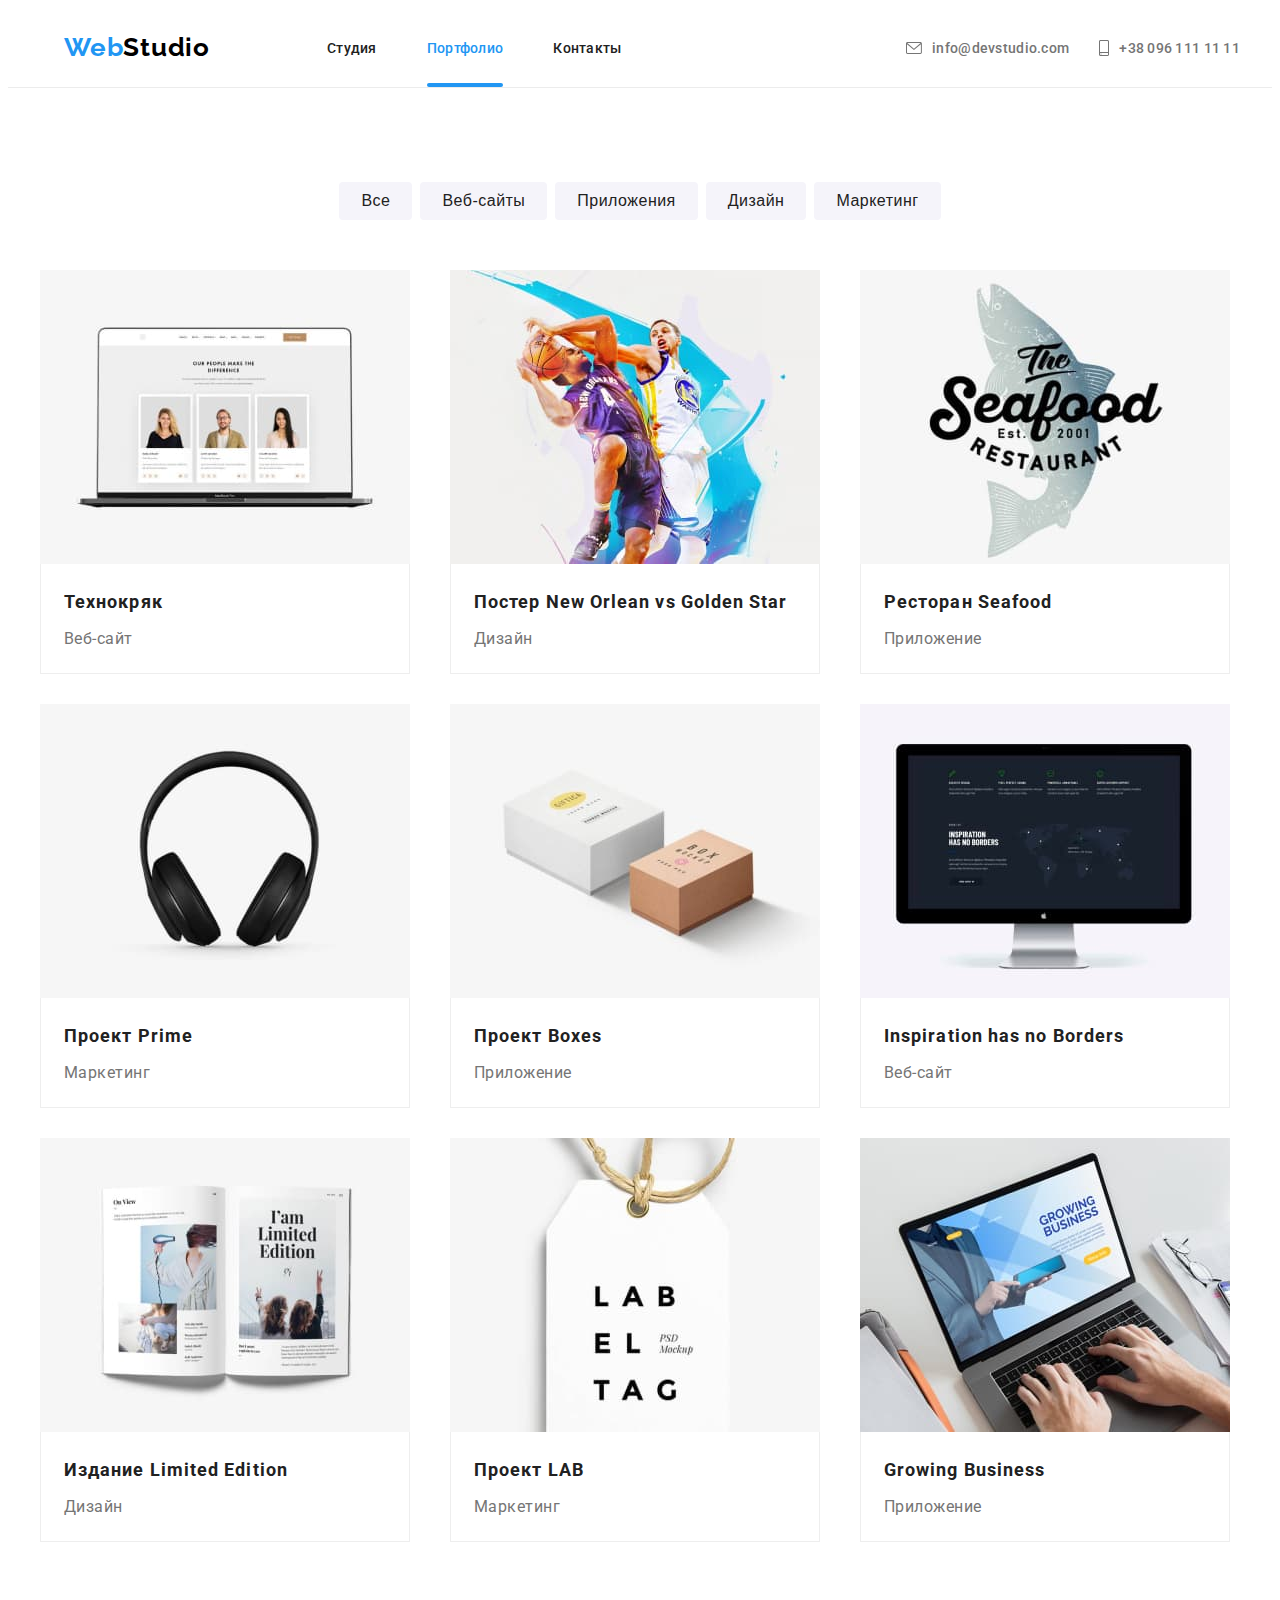
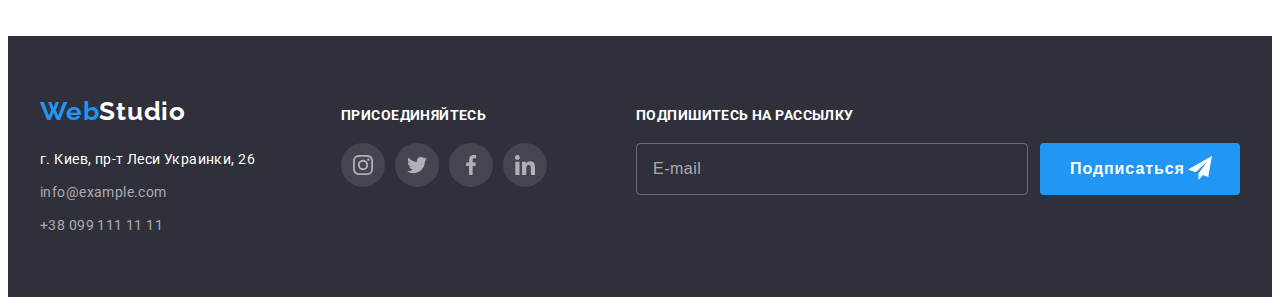
==== commit f9b5718c: "fixes final remarks of mentor" ====
--- a/portfolio.html
+++ b/portfolio.html
@@ -243,7 +243,8 @@
                 </div>
                 <div class="projects__box">
                   <h2 class="projects__name">
-                    Ресторан <span lang="en">Seafood</span>
+                    Ресторан
+                    <span lang="en">Seafood</span>
                   </h2>
                   <p class="projects__category">Приложение</p>
                 </div>
--- a/CSS/portfolio.min.css
+++ b/CSS/portfolio.min.css
@@ -1,2 +1,2 @@
-:root{--section-pdg: 94px;--mob-tab-pdg: 60px;--primary-gap: 30px;--primary-font: 'Roboto', sans-serif;--secondary-font: 'Raleway', sans-serif;--primary-bgc: #ffffff;--footer-bgc: #2f303a;--secondary-bgc: #f5f4fa;--main-title-color: #212121;--paragraph-color: #757575;--primary-part-logo-color: #2196f3;--header-part-logo-color: #000000;--footer-part-logo-color: #ffffff;--action-color: #2196f3;--hero-btn-action-bgc: #188ce8;--fotter-contacts-color: rgba(255, 255, 255, 0.6);--project-border-color: #eeeeee;--animation-function: cubic-bezier(0.4, 0, 0.2, 1)}body{font-family:var(--primary-font);background-color:var(--primary-bgc)}h1,h2,h3,h4,h5,h6,p{margin:0}img{display:block;max-width:100%;height:auto}.list{list-style:none;margin:0;padding:0}.link{text-decoration:none}.visually-hidden{position:absolute !important;clip:rect(1px 1px 1px 1px);clip:rect(1px 1px 1px 1px);padding:0 !important;border:0 !important;height:1px !important;width:1px !important;overflow:hidden}.container{padding-left:15px;padding-right:15px;margin:0 auto;outline:1px solid green}@media screen and (min-width: 768px){.container{max-width:768px;outline:1px solid blue}}@media screen and (min-width: 1200px){.container{max-width:1200px;outline:1px solid red}}@media screen and (max-width: 767px){.page-header .container{display:-webkit-box;display:-ms-flexbox;display:flex;-webkit-box-align:center;-ms-flex-align:center;align-items:center}}@media screen and (min-width: 768px){.page-header .container{display:-webkit-box;display:-ms-flexbox;display:flex;-webkit-box-align:center;-ms-flex-align:center;align-items:center}}@media screen and (min-width: 1200px){.page-header .container{display:-webkit-box;display:-ms-flexbox;display:flex;-webkit-box-align:center;-ms-flex-align:center;align-items:center}}@media screen and (min-width: 1200px){.page-footer .container{display:-webkit-box;display:-ms-flexbox;display:flex;-webkit-box-align:baseline;-ms-flex-align:baseline;align-items:baseline}}.social-list{display:-webkit-box;display:-ms-flexbox;display:flex;-webkit-box-pack:center;-ms-flex-pack:center;justify-content:center;-webkit-box-align:center;-ms-flex-align:center;align-items:center}.social-list__item{border-radius:50%}.social-list__item_inverse{background-color:rgba(255,255,255,0.1)}@media screen and (max-width: 767px){.page-footer .social-list{margin-bottom:60px}}.social-list__item:not(:last-child){margin-right:10px}.social-list__link{width:44px;height:44px;display:-webkit-box;display:-ms-flexbox;display:flex;-webkit-box-pack:center;-ms-flex-pack:center;justify-content:center;-webkit-box-align:center;-ms-flex-align:center;align-items:center;background-color:transparent;border-radius:50%;fill:#afb1b8;color:#ffffff;-webkit-transition:background-color 250ms var(--animation-function),fill 250ms var(--animation-function);transition:background-color 250ms var(--animation-function),fill 250ms var(--animation-function)}.social-list__icon{width:20px;height:20px}.social-list__link:hover,.social-list__link:focus{background-color:var(--action-color);fill:currentColor}.logo{font-family:var(--secondary-font);font-weight:700;font-size:24px;line-height:1.16667;letter-spacing:.03em;color:#2196f3;-webkit-animation-duration:1000ms;animation-duration:1000ms;-webkit-animation-delay:250ms;animation-delay:250ms}@media screen and (min-width: 1200px){.logo{font-weight:700;font-size:26px;line-height:1.19231;letter-spacing:.03em}}.logo__part{color:#000000}.logo__part_inverse{color:#ffffff}.logo:hover{-webkit-animation-iteration-count:infinite;animation-iteration-count:infinite;-webkit-animation-duration:500ms;animation-duration:500ms;-webkit-animation-name:pulse;animation-name:pulse}.page-header .logo{padding:16px 0 15px;display:inline-block}@media screen and (min-width: 768px){.page-header .logo{margin-right:88px;padding:26px 0 25px}}@media screen and (min-width: 1200px){.page-header .logo{margin-right:93px;padding:24px}}.page-footer .logo{display:block;padding:0;margin-right:0;margin-bottom:20px}.button{font-weight:700;font-size:16px;line-height:1.875;letter-spacing:.058em;display:inline-block;width:200px;padding:10px 32px;text-align:center;color:#ffffff;background-color:var(--action-color);border:none;border-radius:4px;cursor:pointer;-webkit-transition:background-color 250ms var(--animation-function);transition:background-color 250ms var(--animation-function)}.button:hover,.button:focus{background-color:var(--hero-btn-action-bgc)}.subscription .button{position:relative;padding:10px 61px 10px 30px}.button__icon{position:absolute;top:13px;right:28px}.modal-form .button{display:block;margin:30px auto 0}.filter{display:-webkit-box;display:-ms-flexbox;display:flex;-ms-flex-wrap:wrap;flex-wrap:wrap;margin-bottom:40px}@media screen and (min-width: 768px){.filter{margin-bottom:30px;-webkit-box-pack:center;-ms-flex-pack:center;justify-content:center}}@media screen and (min-width: 1200px){.filter{margin-bottom:50px}}@media screen and (max-width: 767px){.filter__item{margin-bottom:15px}}.filter__item:not(:last-child){margin-right:8px}.filter__btn{font-weight:500;font-size:16px;line-height:1.625;letter-spacing:.03em;text-align:center;padding:6px 22px;border:none;border-radius:4px;color:var(--main-title-color);background-color:var(--secondary-bgc);cursor:pointer;-webkit-transition:background-color 250ms var(--animation-function),color 250ms var(--animation-function),-webkit-box-shadow 250ms cubic-bezier(0.4, 0, 0.2, 1);transition:background-color 250ms var(--animation-function),color 250ms var(--animation-function),-webkit-box-shadow 250ms cubic-bezier(0.4, 0, 0.2, 1);transition:background-color 250ms var(--animation-function),box-shadow 250ms cubic-bezier(0.4, 0, 0.2, 1),color 250ms var(--animation-function);transition:background-color 250ms var(--animation-function),box-shadow 250ms cubic-bezier(0.4, 0, 0.2, 1),color 250ms var(--animation-function),-webkit-box-shadow 250ms cubic-bezier(0.4, 0, 0.2, 1)}.filter__btn:hover,.filter__btn:focus{color:#ffffff;background-color:var(--action-color);-webkit-box-shadow:0px 3px 1px rgba(0,0,0,0.1),0px 1px 2px rgba(0,0,0,0.08),0px 2px 2px rgba(0,0,0,0.12);box-shadow:0px 3px 1px rgba(0,0,0,0.1),0px 1px 2px rgba(0,0,0,0.08),0px 2px 2px rgba(0,0,0,0.12)}@media screen and (min-width: 768px){.projects{display:-webkit-box;display:-ms-flexbox;display:flex;-ms-flex-wrap:wrap;flex-wrap:wrap;margin-top:calc(-1 * (var(--primary-gap)));margin-left:calc(-1 * (var(--primary-gap)))}}.projects__img{margin:0 auto}.projects__name{font-weight:700;font-size:18px;line-height:2;letter-spacing:.04em;color:var(--main-title-color);margin-bottom:4px}.projects__category{font-weight:400;font-size:16px;line-height:1.875;letter-spacing:.03em;color:var(--paragraph-color)}.projects__link{display:block}.projects__item{-webkit-transition:-webkit-box-shadow 250ms var(--animation-function);transition:-webkit-box-shadow 250ms var(--animation-function);transition:box-shadow 250ms var(--animation-function);transition:box-shadow 250ms var(--animation-function), -webkit-box-shadow 250ms var(--animation-function)}@media screen and (min-width: 768px){.projects__item{margin-top:var(--primary-gap);margin-left:var(--primary-gap);-ms-flex-preferred-size:calc(100% / 2 - var(--primary-gap));flex-basis:calc(100% / 2 - var(--primary-gap))}}@media screen and (min-width: 1200px){.projects__item{-ms-flex-preferred-size:calc(100% / 3 - var(--primary-gap));flex-basis:calc(100% / 3 - var(--primary-gap))}}.projects__item:hover{-webkit-box-shadow:0px 1px 1px rgba(0,0,0,0.12),0px 4px 4px rgba(0,0,0,0.06),1px 4px 6px rgba(0,0,0,0.16);box-shadow:0px 1px 1px rgba(0,0,0,0.12),0px 4px 4px rgba(0,0,0,0.06),1px 4px 6px rgba(0,0,0,0.16)}.projects__item .link:focus{-webkit-box-shadow:0px 1px 1px rgba(0,0,0,0.12),0px 4px 4px rgba(0,0,0,0.06),1px 4px 6px rgba(0,0,0,0.16);box-shadow:0px 1px 1px rgba(0,0,0,0.12),0px 4px 4px rgba(0,0,0,0.06),1px 4px 6px rgba(0,0,0,0.16)}@media screen and (max-width: 767px){.projects__item:not(:last-child){margin-bottom:var(--primary-gap)}}.projects__box{padding:20px 23px 19px;border:1px solid var(--project-border-color);border-top:none}.projects__overlay{position:relative;overflow:hidden}.projects__description{font-weight:400;font-size:18px;line-height:1.55556;letter-spacing:.03em;position:absolute;bottom:0;width:100%;height:100%;padding:77px 24px;color:#ffffff;background-color:rgba(33,150,243,0.9);opacity:0;-webkit-transform:translateY(100%);transform:translateY(100%);-webkit-transition:opacity 250ms var(--animation-function),-webkit-transform 250ms var(--animation-function);transition:opacity 250ms var(--animation-function),-webkit-transform 250ms var(--animation-function);transition:opacity 250ms var(--animation-function),transform 250ms var(--animation-function);transition:opacity 250ms var(--animation-function),transform 250ms var(--animation-function),-webkit-transform 250ms var(--animation-function)}@media screen and (min-width: 768px){.projects__description{padding:49px 24px}}@media screen and (min-width: 1200px){.projects__description{padding:63px 24px}}.projects__item:hover .projects__description,.projects__link:focus .projects__description{opacity:1;-webkit-transform:translateY(0%);transform:translateY(0%)}.portfolio{padding:var(--mob-tab-pdg) 0}@media screen and (min-width: 1200px){.portfolio{padding:var(--section-pdg) 0}}.page-header{border-bottom:1px solid #ececec}.page-header__menu-btn,.page-header .mobile-menu__close-btn{display:-webkit-inline-box;display:-ms-inline-flexbox;display:inline-flex;padding:0;margin:0;border:none;background-color:transparent;margin-left:auto;-webkit-transform:fill 250ms var(--animation-function);transform:fill 250ms var(--animation-function);cursor:pointer}.page-header__menu-btn:hover,.page-header__menu-btn:focus:focus-visible,.page-header .mobile-menu__close-btn:hover,.page-header .mobile-menu__close-btn:focus:focus-visible{fill:var(--action-color)}@media screen and (min-width: 768px){.page-header__menu-btn,.page-header .mobile-menu__close-btn{display:none}}@media screen and (max-width: 767px){.site-nav__list{display:none}}@media screen and (min-width: 768px){.site-nav__list{display:-webkit-box;display:-ms-flexbox;display:flex}}@media screen and (min-width: 1200px){.site-nav__list{display:-webkit-box;display:-ms-flexbox;display:flex}}.site-nav__item:not(:last-child){margin-right:50px}.site-nav__link{padding:32px 0 31px;font-weight:500;font-size:14px;line-height:1.14286;letter-spacing:.02em;color:var(--main-title-color);-webkit-transition:color 250ms var(--animation-function);transition:color 250ms var(--animation-function)}.site-nav__link_current{position:relative;color:var(--action-color)}.site-nav__link_current::after{position:absolute;bottom:0;content:'';display:block;height:4px;width:100%;border-radius:2px;background-color:var(--primary-part-logo-color)}.site-nav__link:hover,.site-nav__link:focus{color:var(--action-color)}.contacts{display:none;margin-left:auto;-webkit-box-align:center;-ms-flex-align:center;align-items:center}@media screen and (min-width: 768px){.contacts{display:block;padding:21px 0 20px}}@media screen and (min-width: 1200px){.contacts{display:-webkit-box;display:-ms-flexbox;display:flex;font-weight:500;font-size:14px;line-height:1.14286;letter-spacing:.02em}}@media screen and (min-width: 768px) and (max-width: 1199px){.contacts__item:not(:first-child){margin-top:10px}}@media screen and (min-width: 1200px){.contacts__item:not(:first-child){margin-left:30px}}.contacts__link{font-weight:500;font-size:12px;line-height:1.16667;letter-spacing:.02em;color:var(--paragraph-color);display:-webkit-box;display:-ms-flexbox;display:flex;-webkit-box-align:center;-ms-flex-align:center;align-items:center;-webkit-transition:color 250ms var(--animation-function);transition:color 250ms var(--animation-function)}@media screen and (min-width: 1200px){.contacts__link{font-weight:500;font-size:14px;line-height:1.14286;letter-spacing:.02em}}.contacts__link:hover,.contacts__link:focus{color:var(--action-color)}.contacts__link:hover__icon,.contacts__link:focus__icon{fill:currentColor}.contacts__icon{fill:currentColor;margin-right:10px}.mobile-menu{padding:48px 25px;position:fixed;z-index:99;top:0;left:0;width:100vw;max-width:480px;height:100vh;left:50%;background-color:#ffffff;-webkit-transform:translateY(-100%) translateX(-50%);transform:translateY(-100%) translateX(-50%);-webkit-transition:-webkit-transform 250ms var(--animation-function);transition:-webkit-transform 250ms var(--animation-function);transition:transform 250ms var(--animation-function);transition:transform 250ms var(--animation-function), -webkit-transform 250ms var(--animation-function)}.mobile-menu.is-open{-webkit-transform:translateY(0) translateX(-50%);transform:translateY(0) translateX(-50%)}.mobile-menu__close-btn{position:absolute;top:10px;right:15px}.mobile-menu__nav{margin-bottom:calc(100vh - 494px)}.mobile-menu__item:not(:last-child){margin-bottom:32px}.mobile-menu__link{font-weight:500;font-size:40px;line-height:1.175;letter-spacing:.02em;color:var(--main-title-color);-webkit-transition:color 250ms var(--animation-function);transition:color 250ms var(--animation-function)}.mobile-menu__link:hover,.mobile-menu__link:focus{color:var(--action-color)}.mobile-menu__link_current{color:var(--action-color)}.mobile-menu__tell,.mobile-menu__mail{display:block;margin-bottom:32px;font-weight:500;font-size:34px;line-height:1.17647;letter-spacing:.02em;color:var(--paragraph-color);-webkit-transition:color 250ms var(--animation-function);transition:color 250ms var(--animation-function)}.mobile-menu__tell:hover,.mobile-menu__tell:focus,.mobile-menu__mail:hover,.mobile-menu__mail:focus{color:var(--action-color)}.mobile-menu__mail{margin-bottom:64px;font-weight:500;font-size:24px;line-height:1.16667;letter-spacing:.02em}@media screen and (min-width: 768px){.mobile-menu{display:none}}.mobile-menu__social-list{display:-webkit-box;display:-ms-flexbox;display:flex}.mobile-menu__social-list .social__link{font-weight:500;font-size:18px;line-height:1.22222;letter-spacing:.02em;color:var(--paragraph-color);-webkit-transition:color 250ms var(--animation-function);transition:color 250ms var(--animation-function)}.mobile-menu__social-list .social__link:hover,.mobile-menu__social-list .social__link:focus{color:var(--action-color)}.mobile-menu__social-list .social__item{display:-webkit-box;display:-ms-flexbox;display:flex;-webkit-box-align:center;-ms-flex-align:center;align-items:center}.mobile-menu__social-list .social__item:not(:last-child)::after{content:'';display:inline-block;width:1px;height:22px;background-color:rgba(33,33,33,0.2);margin-left:9.5px;margin-right:9.5px}.page-footer{background-color:var(--footer-bgc);padding:60px 0}@media screen and (max-width: 1199px){.page-footer{text-align:center}}@media screen and (min-width: 768px){.page-footer__tablet-flexbox{display:-webkit-box;display:-ms-flexbox;display:flex;-webkit-box-align:baseline;-ms-flex-align:baseline;align-items:baseline;-ms-flex-pack:distribute;justify-content:space-around}}.address{font-weight:400;font-size:14px;line-height:1.71429;letter-spacing:.03em;font-style:normal;color:#ffffff}.address__description,.address__item:not(:last-child){margin-bottom:8px}@media screen and (min-width: 1200px){.address__description,.address__item:not(:last-child){margin-bottom:9px;display:inline-block}}.address__link{color:rgba(255,255,255,0.6)}@media screen and (max-width: 1199px){.address{margin-bottom:60px}}@media screen and (min-width: 1200px){.join{margin-left:86px}}.slogan{display:inline-block;margin-bottom:20px;font-weight:700;font-size:14px;line-height:1.14286;letter-spacing:.03em;text-transform:uppercase;color:#ffffff}@media screen and (min-width: 1200px){.subscription{margin-left:auto}}@media screen and (min-width: 1200px){.form{display:-webkit-box;display:-ms-flexbox;display:flex}}.form__input{width:100%;display:block;padding:15px 16px;font-weight:400;font-size:16px;line-height:1.25;letter-spacing:.08em;background-color:transparent;color:#ffffff;border-radius:4px;border:1px solid rgba(255,255,255,0.3)}@media screen and (max-width: 1199px){.form__input{margin:0 auto 20px}}@media screen and (min-width: 768px) and (max-width: 1199px){.form__input{width:450px}}@media screen and (min-width: 1200px){.form__input{display:inline-block;width:358px;margin-right:12px}}.form__input::-webkit-input-placeholder{font-weight:400;font-size:16px;line-height:1.25;letter-spacing:.03em;color:rgba(255,255,255,0.6)}.form__input:-ms-input-placeholder{font-weight:400;font-size:16px;line-height:1.25;letter-spacing:.03em;color:rgba(255,255,255,0.6)}.form__input::-ms-input-placeholder{font-weight:400;font-size:16px;line-height:1.25;letter-spacing:.03em;color:rgba(255,255,255,0.6)}.form__input::placeholder{font-weight:400;font-size:16px;line-height:1.25;letter-spacing:.03em;color:rgba(255,255,255,0.6)}
+:root{--section-pdg: 94px;--mob-tab-pdg: 60px;--primary-gap: 30px;--primary-font: 'Roboto', sans-serif;--secondary-font: 'Raleway', sans-serif;--primary-bgc: #ffffff;--footer-bgc: #2f303a;--secondary-bgc: #f5f4fa;--main-title-color: #212121;--paragraph-color: #757575;--primary-part-logo-color: #2196f3;--header-part-logo-color: #000000;--footer-part-logo-color: #ffffff;--action-color: #2196f3;--hero-btn-action-bgc: #188ce8;--fotter-contacts-color: rgba(255, 255, 255, 0.6);--project-border-color: #eeeeee;--animation-function: cubic-bezier(0.4, 0, 0.2, 1)}body{font-family:var(--primary-font);background-color:var(--primary-bgc)}h1,h2,h3,h4,h5,h6,p{margin:0}img{display:block;max-width:100%;height:auto}.list{list-style:none;margin:0;padding:0}.link{text-decoration:none}.visually-hidden{position:absolute !important;clip:rect(1px 1px 1px 1px);clip:rect(1px 1px 1px 1px);padding:0 !important;border:0 !important;height:1px !important;width:1px !important;overflow:hidden}.container{padding-left:15px;padding-right:15px;margin:0 auto}@media screen and (min-width: 768px){.container{max-width:768px}}@media screen and (min-width: 1200px){.container{max-width:1200px}}@media screen and (max-width: 767px){.page-header .container{display:-webkit-box;display:-ms-flexbox;display:flex;-webkit-box-align:center;-ms-flex-align:center;align-items:center}}@media screen and (min-width: 768px){.page-header .container{display:-webkit-box;display:-ms-flexbox;display:flex;-webkit-box-align:center;-ms-flex-align:center;align-items:center}}@media screen and (min-width: 1200px){.page-header .container{display:-webkit-box;display:-ms-flexbox;display:flex;-webkit-box-align:center;-ms-flex-align:center;align-items:center}}@media screen and (min-width: 1200px){.page-footer .container{display:-webkit-box;display:-ms-flexbox;display:flex;-webkit-box-align:baseline;-ms-flex-align:baseline;align-items:baseline}}.social-list{display:-webkit-box;display:-ms-flexbox;display:flex;-webkit-box-pack:center;-ms-flex-pack:center;justify-content:center;-webkit-box-align:center;-ms-flex-align:center;align-items:center}.social-list__item{border-radius:50%}.social-list__item_inverse{background-color:rgba(255,255,255,0.1)}.social-list__item:not(:last-child){margin-right:10px}.social-list__link{width:44px;height:44px;display:-webkit-box;display:-ms-flexbox;display:flex;-webkit-box-pack:center;-ms-flex-pack:center;justify-content:center;-webkit-box-align:center;-ms-flex-align:center;align-items:center;background-color:transparent;border-radius:50%;fill:#afb1b8;color:#ffffff;-webkit-transition:background-color 250ms var(--animation-function),fill 250ms var(--animation-function);transition:background-color 250ms var(--animation-function),fill 250ms var(--animation-function)}.social-list__icon{width:20px;height:20px}.social-list__link:hover,.social-list__link:focus{background-color:var(--action-color);fill:currentColor}.logo{font-family:var(--secondary-font);font-weight:700;font-size:24px;line-height:1.16667;letter-spacing:.03em;color:#2196f3;-webkit-animation-duration:1000ms;animation-duration:1000ms;-webkit-animation-delay:250ms;animation-delay:250ms}@media screen and (min-width: 1200px){.logo{font-weight:700;font-size:26px;line-height:1.19231;letter-spacing:.03em}}.logo__part{color:#000000}.logo__part_inverse{color:#ffffff}.logo:hover{-webkit-animation-iteration-count:infinite;animation-iteration-count:infinite;-webkit-animation-duration:500ms;animation-duration:500ms;-webkit-animation-name:pulse;animation-name:pulse}.page-header .logo{padding:16px 0 15px;display:inline-block}@media screen and (min-width: 768px){.page-header .logo{margin-right:88px;padding:26px 0 25px}}@media screen and (min-width: 1200px){.page-header .logo{margin-right:93px;padding:24px}}.page-footer .logo{display:block;padding:0;margin-right:0;margin-bottom:20px}.button{font-weight:700;font-size:16px;line-height:1.875;letter-spacing:.058em;display:inline-block;width:200px;padding:10px 32px;text-align:center;color:#ffffff;background-color:var(--action-color);border:none;border-radius:4px;cursor:pointer;-webkit-transition:background-color 250ms var(--animation-function);transition:background-color 250ms var(--animation-function)}.button:hover,.button:focus{background-color:var(--hero-btn-action-bgc)}.subscription .button{position:relative;padding:10px 61px 10px 30px}.button__icon{position:absolute;top:13px;right:28px}.modal-form .button{display:block;margin:30px auto 0}.filter{display:-webkit-box;display:-ms-flexbox;display:flex;-ms-flex-wrap:wrap;flex-wrap:wrap;margin-bottom:40px}@media screen and (max-width: 767px){.filter{margin-top:-15px;margin-left:-8px}}@media screen and (min-width: 768px){.filter{margin-bottom:30px;-webkit-box-pack:center;-ms-flex-pack:center;justify-content:center}}@media screen and (min-width: 1200px){.filter{margin-bottom:50px}}@media screen and (max-width: 767px){.filter__item{margin-top:15px;margin-left:8px}}@media screen and (min-width: 768px){.filter__item:not(:last-child){margin-right:8px}}.filter__btn{font-weight:500;font-size:16px;line-height:1.625;letter-spacing:.03em;text-align:center;padding:6px 22px;border:none;border-radius:4px;color:var(--main-title-color);background-color:var(--secondary-bgc);cursor:pointer;-webkit-transition:background-color 250ms var(--animation-function),color 250ms var(--animation-function),-webkit-box-shadow 250ms cubic-bezier(0.4, 0, 0.2, 1);transition:background-color 250ms var(--animation-function),color 250ms var(--animation-function),-webkit-box-shadow 250ms cubic-bezier(0.4, 0, 0.2, 1);transition:background-color 250ms var(--animation-function),box-shadow 250ms cubic-bezier(0.4, 0, 0.2, 1),color 250ms var(--animation-function);transition:background-color 250ms var(--animation-function),box-shadow 250ms cubic-bezier(0.4, 0, 0.2, 1),color 250ms var(--animation-function),-webkit-box-shadow 250ms cubic-bezier(0.4, 0, 0.2, 1)}.filter__btn:hover,.filter__btn:focus{color:#ffffff;background-color:var(--action-color);-webkit-box-shadow:0px 3px 1px rgba(0,0,0,0.1),0px 1px 2px rgba(0,0,0,0.08),0px 2px 2px rgba(0,0,0,0.12);box-shadow:0px 3px 1px rgba(0,0,0,0.1),0px 1px 2px rgba(0,0,0,0.08),0px 2px 2px rgba(0,0,0,0.12)}.projects__item{max-width:450px;margin:0 auto;display:-webkit-box;display:-ms-flexbox;display:flex}@media screen and (min-width: 768px){.projects{display:-webkit-box;display:-ms-flexbox;display:flex;-ms-flex-wrap:wrap;flex-wrap:wrap;margin-top:calc(-1 * (var(--primary-gap)));margin-left:calc(-1 * (var(--primary-gap)))}}.projects__name{font-weight:700;font-size:18px;line-height:2;letter-spacing:.06em;color:var(--main-title-color);margin-bottom:4px}.projects__category{font-weight:400;font-size:16px;line-height:1.875;letter-spacing:.03em;color:var(--paragraph-color)}.projects__link{display:-webkit-box;display:-ms-flexbox;display:flex;-webkit-box-orient:vertical;-webkit-box-direction:normal;-ms-flex-direction:column;flex-direction:column}.projects__item{-webkit-transition:-webkit-box-shadow 250ms var(--animation-function);transition:-webkit-box-shadow 250ms var(--animation-function);transition:box-shadow 250ms var(--animation-function);transition:box-shadow 250ms var(--animation-function), -webkit-box-shadow 250ms var(--animation-function)}@media screen and (min-width: 768px){.projects__item{margin-top:var(--primary-gap);margin-left:var(--primary-gap);-ms-flex-preferred-size:calc(100% / 2 - var(--primary-gap));flex-basis:calc(100% / 2 - var(--primary-gap))}}@media screen and (min-width: 1200px){.projects__item{-ms-flex-preferred-size:calc(100% / 3 - var(--primary-gap));flex-basis:calc(100% / 3 - var(--primary-gap))}}.projects__item:hover{-webkit-box-shadow:0px 1px 1px rgba(0,0,0,0.12),0px 4px 4px rgba(0,0,0,0.06),1px 4px 6px rgba(0,0,0,0.16);box-shadow:0px 1px 1px rgba(0,0,0,0.12),0px 4px 4px rgba(0,0,0,0.06),1px 4px 6px rgba(0,0,0,0.16)}.projects__item .link:focus{-webkit-box-shadow:0px 1px 1px rgba(0,0,0,0.12),0px 4px 4px rgba(0,0,0,0.06),1px 4px 6px rgba(0,0,0,0.16);box-shadow:0px 1px 1px rgba(0,0,0,0.12),0px 4px 4px rgba(0,0,0,0.06),1px 4px 6px rgba(0,0,0,0.16)}@media screen and (max-width: 767px){.projects__item:not(:last-child){margin-bottom:var(--primary-gap)}}.projects__box{padding:20px 23px 19px;border:1px solid var(--project-border-color);border-top:none;-webkit-box-flex:1;-ms-flex-positive:1;flex-grow:1}.projects__overlay{position:relative;overflow:hidden}.projects__description{font-weight:400;font-size:18px;line-height:1.55556;letter-spacing:.03em;position:absolute;bottom:0;width:100%;height:100%;padding:77px 24px;color:#ffffff;background-color:rgba(33,150,243,0.9);opacity:0;-webkit-transform:translateY(100%);transform:translateY(100%);-webkit-transition:opacity 250ms var(--animation-function),-webkit-transform 250ms var(--animation-function);transition:opacity 250ms var(--animation-function),-webkit-transform 250ms var(--animation-function);transition:opacity 250ms var(--animation-function),transform 250ms var(--animation-function);transition:opacity 250ms var(--animation-function),transform 250ms var(--animation-function),-webkit-transform 250ms var(--animation-function)}@media screen and (min-width: 768px){.projects__description{padding:49px 24px}}@media screen and (min-width: 1200px){.projects__description{padding:63px 24px}}.projects__item:hover .projects__description,.projects__link:focus .projects__description{opacity:1;-webkit-transform:translateY(0%);transform:translateY(0%)}.portfolio{padding:var(--mob-tab-pdg) 0}@media screen and (min-width: 1200px){.portfolio{padding:var(--section-pdg) 0}}.page-header{border-bottom:1px solid #ececec}.page-header__menu-btn,.page-header .mobile-menu__close-btn{display:-webkit-inline-box;display:-ms-inline-flexbox;display:inline-flex;padding:0;margin:0;border:none;background-color:transparent;margin-left:auto;-webkit-transition:fill 250ms var(--animation-function);transition:fill 250ms var(--animation-function);cursor:pointer}.page-header__menu-btn:hover,.page-header__menu-btn:focus:focus-visible,.page-header .mobile-menu__close-btn:hover,.page-header .mobile-menu__close-btn:focus:focus-visible{fill:var(--action-color)}@media screen and (min-width: 768px){.page-header__menu-btn,.page-header .mobile-menu__close-btn{display:none}}@media screen and (max-width: 767px){.site-nav__list{display:none}}@media screen and (min-width: 768px){.site-nav__list{display:-webkit-box;display:-ms-flexbox;display:flex}}@media screen and (min-width: 1200px){.site-nav__list{display:-webkit-box;display:-ms-flexbox;display:flex}}.site-nav__item:not(:last-child){margin-right:50px}.site-nav__link{padding:32px 0 31px;font-weight:500;font-size:14px;line-height:1.14286;letter-spacing:.02em;color:var(--main-title-color);-webkit-transition:color 250ms var(--animation-function);transition:color 250ms var(--animation-function)}.site-nav__link_current{position:relative;color:var(--action-color)}.site-nav__link_current::after{position:absolute;bottom:0;content:'';display:block;height:4px;width:100%;border-radius:2px;background-color:var(--primary-part-logo-color)}.site-nav__link:hover,.site-nav__link:focus{color:var(--action-color)}.contacts{display:none;margin-left:auto;-webkit-box-align:center;-ms-flex-align:center;align-items:center}@media screen and (min-width: 768px){.contacts{display:block;padding:21px 0 20px}}@media screen and (min-width: 1200px){.contacts{display:-webkit-box;display:-ms-flexbox;display:flex;font-weight:500;font-size:14px;line-height:1.14286;letter-spacing:.02em}}@media screen and (min-width: 768px) and (max-width: 1199px){.contacts__item:not(:first-child){margin-top:10px}}@media screen and (min-width: 1200px){.contacts__item:not(:first-child){margin-left:30px}}.contacts__link{font-weight:500;font-size:12px;line-height:1.16667;letter-spacing:.02em;color:var(--paragraph-color);display:-webkit-box;display:-ms-flexbox;display:flex;-webkit-box-align:center;-ms-flex-align:center;align-items:center;-webkit-transition:color 250ms var(--animation-function);transition:color 250ms var(--animation-function)}@media screen and (min-width: 1200px){.contacts__link{font-weight:500;font-size:14px;line-height:1.14286;letter-spacing:.02em}}.contacts__link:hover,.contacts__link:focus{color:var(--action-color)}.contacts__link:hover__icon,.contacts__link:focus__icon{fill:currentColor}.contacts__icon{fill:currentColor;margin-right:10px}.mobile-menu{padding:48px 40px;position:fixed;z-index:999;top:0;left:0;width:100vw;height:100vh;left:50%;display:-webkit-box;display:-ms-flexbox;display:flex;-webkit-box-orient:vertical;-webkit-box-direction:normal;-ms-flex-direction:column;flex-direction:column;-webkit-box-pack:justify;-ms-flex-pack:justify;justify-content:space-between;background-color:#ffffff;opacity:0;-webkit-transform:translateY(-100%) translateX(-50%);transform:translateY(-100%) translateX(-50%);-webkit-transition:opacity 500ms var(--animation-function),-webkit-transform 500ms var(--animation-function);transition:opacity 500ms var(--animation-function),-webkit-transform 500ms var(--animation-function);transition:opacity 500ms var(--animation-function),transform 500ms var(--animation-function);transition:opacity 500ms var(--animation-function),transform 500ms var(--animation-function),-webkit-transform 500ms var(--animation-function);overflow:scroll}.mobile-menu.is-open{opacity:1;-webkit-transform:translateY(0) translateX(-50%);transform:translateY(0) translateX(-50%)}.mobile-menu__close-btn{position:absolute;top:10px;right:15px}.mobile-menu__item:not(:last-child){margin-bottom:32px}.mobile-menu__link{font-weight:500;font-size:40px;line-height:1.175;letter-spacing:.02em;color:var(--main-title-color);-webkit-transition:color 250ms var(--animation-function);transition:color 250ms var(--animation-function)}.mobile-menu__link:hover,.mobile-menu__link:focus{color:var(--action-color)}.mobile-menu__link_current{color:var(--action-color)}.mobile-menu__tell,.mobile-menu__mail{display:block;margin-bottom:32px;font-weight:500;font-size:34px;line-height:1.17647;letter-spacing:.02em;color:var(--action-color)}.mobile-menu__mail{margin-bottom:64px;font-weight:500;font-size:24px;line-height:1.16667;letter-spacing:.02em;color:var(--paragraph-color)}@media screen and (min-width: 768px){.mobile-menu{display:none}}.mobile-menu__social-list{display:-webkit-box;display:-ms-flexbox;display:flex;-ms-flex-wrap:wrap;flex-wrap:wrap;margin-top:-10px}.mobile-menu__social-list .social__item{margin-top:10px}.mobile-menu__social-list .social__link{font-weight:500;font-size:18px;line-height:1.22222;letter-spacing:.02em;color:var(--action-color)}.mobile-menu__social-list .social__item{display:-webkit-box;display:-ms-flexbox;display:flex;-webkit-box-align:center;-ms-flex-align:center;align-items:center}.mobile-menu__social-list .social__item:not(:last-child)::after{content:'';display:inline-block;width:1px;height:22px;background-color:rgba(33,33,33,0.2);margin-left:9.5px;margin-right:9.5px}.page-footer{background-color:var(--footer-bgc);padding:60px 0}@media screen and (max-width: 1199px){.page-footer{text-align:center}}@media screen and (min-width: 768px){.page-footer__tablet-flexbox{display:-webkit-box;display:-ms-flexbox;display:flex;-webkit-box-align:baseline;-ms-flex-align:baseline;align-items:baseline;-ms-flex-pack:distribute;justify-content:space-around}}.address{font-weight:400;font-size:14px;line-height:1.71429;letter-spacing:.03em;font-style:normal;color:#ffffff}.address__description,.address__item:not(:last-child){margin-bottom:8px}@media screen and (min-width: 1200px){.address__description,.address__item:not(:last-child){margin-bottom:9px;display:inline-block}}.address__link{color:rgba(255,255,255,0.6)}@media screen and (max-width: 767px){.join{margin-top:60px}}@media screen and (min-width: 1200px){.join{margin-left:86px}}.slogan{display:inline-block;margin-bottom:20px;font-weight:700;font-size:14px;line-height:1.14286;letter-spacing:.03em;text-transform:uppercase;color:#ffffff}@media screen and (max-width: 1199px){.subscription{margin-top:60px}}@media screen and (min-width: 1200px){.subscription{margin-left:auto}}@media screen and (min-width: 1200px){.form{display:-webkit-box;display:-ms-flexbox;display:flex}}.form__input{width:100%;display:block;padding:15px 16px;font-weight:400;font-size:16px;line-height:1.25;letter-spacing:.08em;background-color:transparent;color:#ffffff;border-radius:4px;border:1px solid rgba(255,255,255,0.3)}@media screen and (max-width: 1199px){.form__input{margin:0 auto 20px}}@media screen and (min-width: 768px) and (max-width: 1199px){.form__input{width:450px}}@media screen and (min-width: 1200px){.form__input{display:inline-block;width:358px;margin-right:12px}}.form__input::-webkit-input-placeholder{font-weight:400;font-size:16px;line-height:1.25;letter-spacing:.03em;color:rgba(255,255,255,0.6)}.form__input:-ms-input-placeholder{font-weight:400;font-size:16px;line-height:1.25;letter-spacing:.03em;color:rgba(255,255,255,0.6)}.form__input::-ms-input-placeholder{font-weight:400;font-size:16px;line-height:1.25;letter-spacing:.03em;color:rgba(255,255,255,0.6)}.form__input::placeholder{font-weight:400;font-size:16px;line-height:1.25;letter-spacing:.03em;color:rgba(255,255,255,0.6)}
 /*# sourceMappingURL=portfolio.min.css.map */